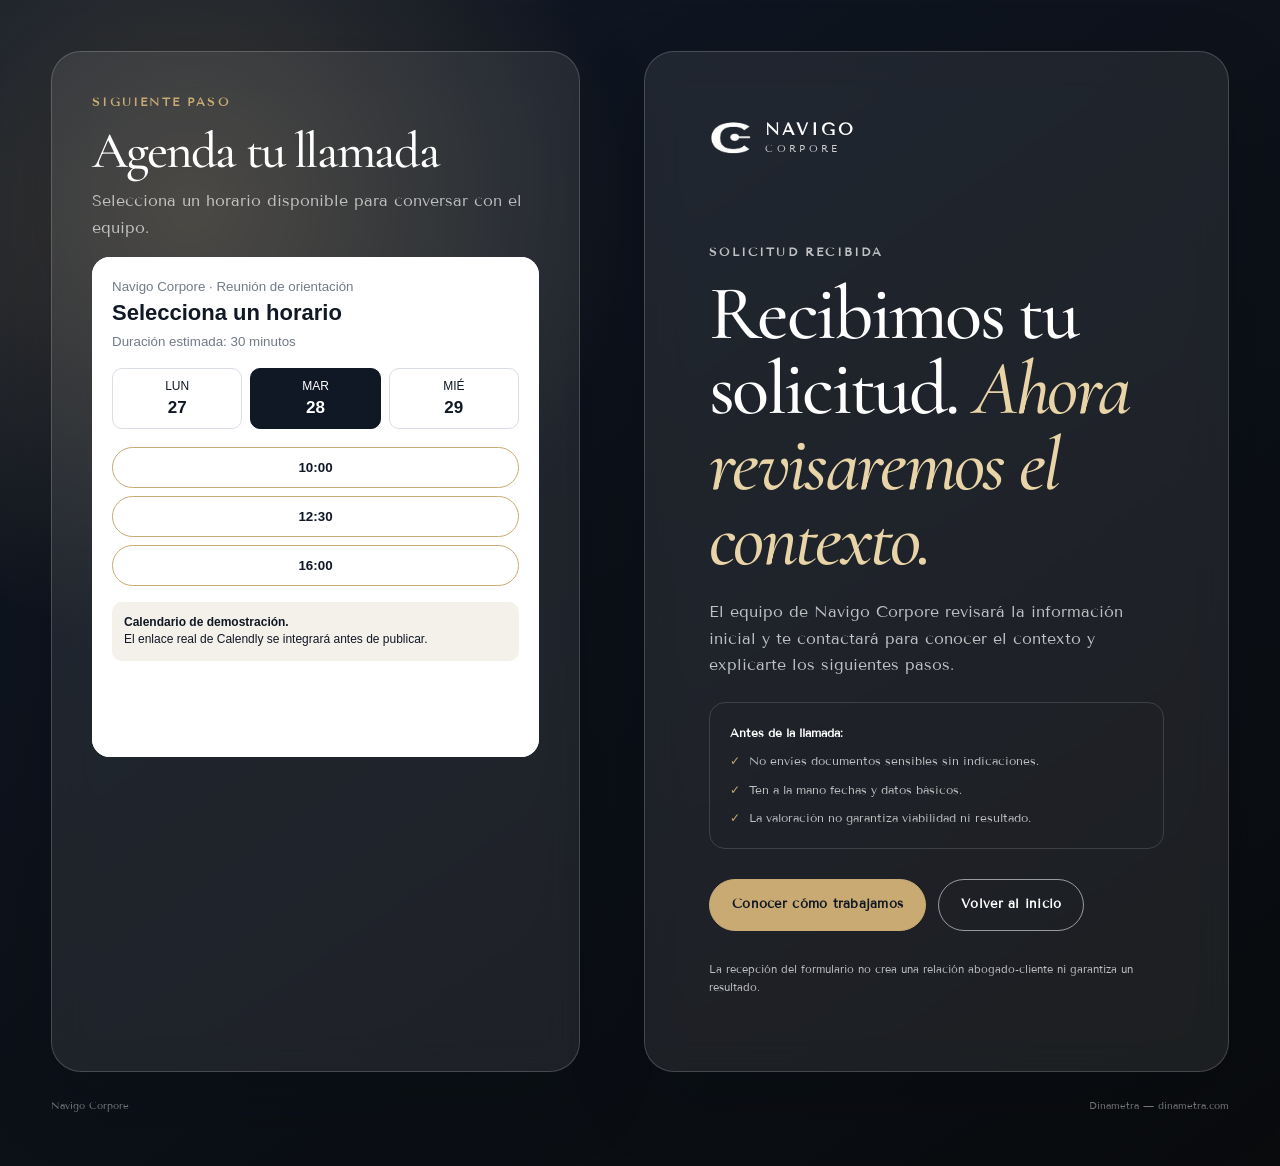
==== gracias.html @ dda7279f "Test-landing-Navigo-Corpore" ====
<!doctype html>
<html lang="es-MX">
<head>
  <meta charset="utf-8">
  <meta name="viewport" content="width=device-width, initial-scale=1, viewport-fit=cover">
  <title>Solicitud recibida | Navigo Corpore</title>
  <meta name="description" content="Tu solicitud fue recibida por Navigo Corpore.">
  <meta name="theme-color" content="#101826">
  <link rel="icon" href="assets/navigo-mark.png">
  <link rel="preconnect" href="https://fonts.googleapis.com">
  <link rel="preconnect" href="https://fonts.gstatic.com" crossorigin>
  <link href="https://fonts.googleapis.com/css2?family=Cormorant+Garamond:ital,wght@0,500;1,500&family=Tenor+Sans&display=swap" rel="stylesheet">
  <link rel="stylesheet" href="styles.css">
</head>
<body data-page="thanks" data-brand="navigo" data-brand-name="Navigo Corpore">
  <main class="thanks-page">
    <div class="thanks-shell">
      <section class="calendar-column" aria-labelledby="calendarTitle">
        <div class="calendar-header">
          <p class="eyebrow">Siguiente paso</p>
          <h2 id="calendarTitle">Agenda tu llamada</h2>
          <p>Selecciona un horario disponible para conversar con el equipo.</p>
        </div>

        <!-- PROTOTIPO. Reemplazar srcdoc por la URL real de Calendly cuando esté disponible. -->
        <iframe
          class="calendar-frame"
          title="Agenda una llamada con Navigo Corpore"
          loading="lazy"
          sandbox="allow-forms allow-scripts"
          srcdoc='<!doctype html><html lang="es"><head><meta charset="utf-8"><meta name="viewport" content="width=device-width,initial-scale=1"><style>
*{box-sizing:border-box}body{margin:0;padding:20px;font-family:Arial,sans-serif;color:#101826;background:#fff}small{color:#727b87}h3{margin:5px 0 6px;font-size:22px}.grid{display:grid;grid-template-columns:repeat(3,1fr);gap:8px;margin:18px 0}.day{padding:10px 4px;border:1px solid #d9dde4;border-radius:10px;text-align:center;font-size:12px}.day b{display:block;margin-top:5px;font-size:17px}.day.active{color:#fff;background:#101826;border-color:#101826}.times{display:grid;gap:8px}button{width:100%;padding:12px;border:1px solid #c8aa72;border-radius:999px;color:#101826;background:#fff;font-weight:700}.note{margin-top:16px;padding:12px;border-radius:10px;background:#f4f1ea;font-size:12px;line-height:1.45}@media(max-width:420px){body{padding:14px}.grid{gap:5px}.day{font-size:10px}}
</style></head><body><small>Navigo Corpore · Reunión de orientación</small><h3>Selecciona un horario</h3><small>Duración estimada: 30 minutos</small><div class="grid"><div class="day"><span>LUN</span><b>27</b></div><div class="day active"><span>MAR</span><b>28</b></div><div class="day"><span>MIÉ</span><b>29</b></div></div><div class="times"><button type="button">10:00</button><button type="button">12:30</button><button type="button">16:00</button></div><div class="note"><strong>Calendario de demostración.</strong><br>El enlace real de Calendly se integrará antes de publicar.</div></body></html>'>
        </iframe>
      </section>

      <section class="thanks-copy">
        <a class="brand brand-navigo" href="index.html" aria-label="Navigo Corpore, volver al inicio">
          <img src="assets/navigo-mark.png" alt="" width="46" height="46">
          <span><strong>NAVIGO</strong><small>CORPORE</small></span>
        </a>

        <p class="eyebrow">Solicitud recibida</p>
        <h1>Recibimos tu solicitud. <em>Ahora revisaremos el contexto.</em></h1>
        <p id="thanksMessage">El equipo de Navigo Corpore revisará la información inicial y te contactará para conocer el contexto y explicarte los siguientes pasos.</p>

        <div class="thanks-summary" id="thanksSummary" aria-live="polite"></div>

        <div class="thanks-next">
          <strong>Antes de la llamada:</strong>
          <span>No envíes documentos sensibles sin indicaciones.</span>
          <span>Ten a la mano fechas y datos básicos.</span>
          <span>La valoración no garantiza viabilidad ni resultado.</span>
        </div>

        <div class="thanks-actions">
          <a class="btn" href="index.html#proceso">Conocer cómo trabajamos</a>
          <a class="btn btn-ghost" href="index.html">Volver al inicio</a>
        </div>

        <p class="thanks-legal">La recepción del formulario no crea una relación abogado-cliente ni garantiza un resultado.</p>
      </section>
    </div>

    <footer class="thanks-footer">
      <span>Navigo Corpore</span>
      <a href="https://dinametra.com/" target="_blank" rel="noopener">Dinametra — dinametra.com</a>
    </footer>
  </main>

  <script src="script.js"></script>
</body>
</html>
---- styles.css ----
/* Navigo Corpore — landing B2C de conversión */
:root {
  --header-h: 116px;
  --shell: min(1180px, calc(100% - 32px));
  --radius: 26px;
  --radius-sm: 16px;
  --shadow: 0 28px 80px rgba(7, 10, 15, .20);
  --sans: "Tenor Sans", Arial, sans-serif;
  --serif: "Cormorant Garamond", Georgia, serif;
  --ease: cubic-bezier(.2, .75, .2, 1);
}

body[data-brand="navigo"] {
  --brand: #101826;
  --brand-2: #243247;
  --accent: #c8aa72;
  --accent-2: #e8d4a7;
  --paper: #f4f1ea;
  --surface: #ffffff;
  --ink: #121a27;
  --muted: #5f6875;
  --line: rgba(18, 26, 39, .16);
  --hero-filter: linear-gradient(90deg, rgba(8, 14, 24, .94) 0%, rgba(8, 14, 24, .78) 48%, rgba(8, 14, 24, .34) 100%);
  --particle: 200, 170, 114;
}



* { box-sizing: border-box; }
html {
  scroll-behavior: smooth;
  scroll-padding-top: calc(var(--header-h) + 16px);
}
body {
  margin: 0;
  color: var(--ink);
  background: var(--paper);
  font-family: var(--sans);
  line-height: 1.65;
  overflow-x: hidden;
}
body.modal-open { overflow: hidden; }
img { display: block; max-width: 100%; }
button, input, select, textarea { font: inherit; }
button, a { -webkit-tap-highlight-color: transparent; }
button { color: inherit; }
a { color: inherit; text-decoration: none; }
:focus-visible { outline: 3px solid var(--accent); outline-offset: 4px; }
::selection { color: white; background: var(--brand); }

.sr-only {
  position: absolute;
  width: 1px; height: 1px;
  padding: 0; margin: -1px;
  overflow: hidden;
  clip: rect(0, 0, 0, 0);
  white-space: nowrap;
  border: 0;
}
.skip-link {
  position: fixed;
  z-index: 1000;
  top: 10px; left: 10px;
  padding: 10px 14px;
  border-radius: 999px;
  background: white;
  transform: translateY(-180%);
  transition: transform .2s;
}
.skip-link:focus { transform: translateY(0); }

.shell { width: var(--shell); margin-inline: auto; }
.section { position: relative; padding: clamp(76px, 9vw, 136px) 0; }
.section-head { max-width: 780px; margin-bottom: clamp(38px, 6vw, 66px); }
.section-head.center { margin-inline: auto; text-align: center; }
.eyebrow {
  margin: 0 0 14px;
  color: var(--accent);
  font-size: .76rem;
  font-weight: 700;
  letter-spacing: .18em;
  text-transform: uppercase;
}
h1, h2, h3 {
  margin-top: 0;
  font-family: var(--serif);
  font-weight: 500;
  line-height: .98;
  letter-spacing: -.035em;
}
h1 { font-size: clamp(3.1rem, 8vw, 7rem); }
h2 { font-size: clamp(2.55rem, 5.4vw, 5rem); }
h3 { font-size: clamp(1.55rem, 2.7vw, 2.25rem); }
p { margin-top: 0; }
.lead { color: var(--muted); font-size: clamp(1.02rem, 1.4vw, 1.2rem); }

.btn {
  display: inline-flex;
  min-height: 52px;
  align-items: center;
  justify-content: center;
  gap: 10px;
  padding: 13px 22px;
  border: 1px solid var(--accent);
  border-radius: 999px;
  background: var(--accent);
  color: var(--brand);
  font-size: .82rem;
  font-weight: 700;
  letter-spacing: .02em;
  cursor: pointer;
  transition: transform .22s var(--ease), background .22s, color .22s, border-color .22s, box-shadow .22s;
}
.btn:hover {
  transform: translateY(-2px);
  color: white;
  background: var(--brand);
  border-color: var(--brand);
  box-shadow: 0 12px 28px rgba(0,0,0,.16);
}
.btn-ghost {
  color: white;
  background: transparent;
  border-color: rgba(255,255,255,.55);
}
.btn-ghost:hover { color: var(--brand); background: white; border-color: white; }
.btn-dark { color: white; background: var(--brand); border-color: var(--brand); }
.btn-dark:hover { color: var(--brand); background: var(--accent-2); border-color: var(--accent-2); }
.btn-small { min-height: 44px; padding: 10px 18px; font-size: .76rem; }
.btn-full { width: 100%; }

.site-particles {
  position: fixed;
  z-index: 0;
  inset: 0;
  width: 100%;
  height: 100%;
  pointer-events: none;
  opacity: .7;
}
.site-header, main, .site-footer, .floating-cta { position: relative; z-index: 1; }

.site-header {
  position: fixed;
  z-index: 100;
  inset: 0 0 auto;
  color: white;
  transition: background .28s, box-shadow .28s, backdrop-filter .28s;
}
.utility-bar {
  min-height: 34px;
  display: flex;
  align-items: center;
  background: rgba(0,0,0,.34);
  border-bottom: 1px solid rgba(255,255,255,.12);
  font-size: .67rem;
  letter-spacing: .09em;
  text-transform: uppercase;
}
.utility-inner {
  width: var(--shell);
  margin-inline: auto;
  display: flex;
  justify-content: space-between;
  gap: 24px;
}
.site-header.is-scrolled {
  background: color-mix(in srgb, var(--brand) 94%, transparent);
  box-shadow: 0 10px 34px rgba(0,0,0,.16);
  backdrop-filter: blur(18px);
}
.nav {
  width: var(--shell);
  min-height: 82px;
  margin-inline: auto;
  display: flex;
  align-items: center;
  justify-content: space-between;
  gap: 24px;
}
.brand {
  display: inline-flex;
  align-items: center;
  gap: 12px;
  min-width: 180px;
}
.brand-navigo img {
  width: 44px;
  height: 44px;
  object-fit: contain;
}
.brand-navigo span { display: grid; line-height: 1; }
.brand-navigo strong { font-size: 1.05rem; letter-spacing: .19em; }
.brand-navigo small { margin-top: 5px; font-size: .62rem; letter-spacing: .34em; opacity: .78; }
.brand-lk img { width: clamp(190px, 23vw, 260px); height: auto; }
.nav-links {
  display: flex;
  align-items: center;
  gap: clamp(14px, 2vw, 27px);
  font-size: .76rem;
}
.nav-links > a {
  position: relative;
  opacity: .88;
}
.nav-links > a::after {
  content: "";
  position: absolute;
  inset: auto 0 -7px;
  height: 1px;
  background: var(--accent);
  transform: scaleX(0);
  transform-origin: left;
  transition: transform .2s;
}
.nav-links > a:hover::after { transform: scaleX(1); }
.menu-toggle {
  display: none;
  width: 44px; height: 44px;
  padding: 11px;
  border: 1px solid rgba(255,255,255,.4);
  border-radius: 50%;
  background: transparent;
  cursor: pointer;
}
.menu-toggle span:not(.sr-only) {
  display: block;
  width: 100%;
  height: 1px;
  margin: 5px 0;
  background: white;
}

.hero {
  min-height: 100svh;
  display: grid;
  align-items: end;
  padding: calc(var(--header-h) + 54px) 0 clamp(72px, 9vw, 120px);
  color: white;
  background:
    var(--hero-filter),
    url("https://images.unsplash.com/photo-1450101499163-c8848c66ca85?auto=format&fit=crop&q=88&w=2000")
    center / cover no-repeat;
}
.hero::before {
  content: "";
  position: absolute;
  inset: 0;
  background:
    linear-gradient(rgba(255,255,255,.035) 1px, transparent 1px),
    linear-gradient(90deg, rgba(255,255,255,.035) 1px, transparent 1px);
  background-size: 70px 70px;
  mask-image: linear-gradient(to bottom, transparent, black 35%, black);
  pointer-events: none;
}
.hero-grid {
  position: relative;
  z-index: 1;
  display: grid;
  grid-template-columns: minmax(0, 1.1fr) minmax(290px, .62fr);
  gap: clamp(36px, 7vw, 100px);
  align-items: end;
}
.hero-copy { max-width: 790px; }
.hero h1 { max-width: 820px; margin-bottom: 24px; }
.hero h1 em { display: block; color: var(--accent-2); font-style: italic; }
.hero-lead {
  max-width: 710px;
  margin-bottom: 30px;
  color: rgba(255,255,255,.84);
  font-size: clamp(1rem, 1.7vw, 1.25rem);
}
.hero-actions { display: flex; flex-wrap: wrap; gap: 12px; }
.hero-proof {
  display: flex;
  flex-wrap: wrap;
  gap: 8px 18px;
  margin-top: 26px;
  color: rgba(255,255,255,.72);
  font-size: .74rem;
}
.hero-proof span { display: inline-flex; align-items: center; gap: 8px; }
.hero-proof span::before {
  content: "";
  width: 5px; height: 5px;
  border-radius: 50%;
  background: var(--accent);
}
.hero-card {
  padding: clamp(24px, 4vw, 42px);
  border: 1px solid rgba(255,255,255,.22);
  border-radius: var(--radius);
  background: rgba(255,255,255,.09);
  box-shadow: var(--shadow);
  backdrop-filter: blur(18px);
}
.hero-card-mark {
  display: grid;
  place-items: center;
  width: 70px; height: 70px;
  margin-bottom: 28px;
  border: 1px solid rgba(255,255,255,.36);
  border-radius: 50%;
}
.hero-card-mark img { width: 42px; max-height: 42px; object-fit: contain; }
.hero-card h2 { margin-bottom: 24px; font-size: clamp(2rem, 3.6vw, 3.2rem); }
.route-list { display: grid; gap: 14px; }
.route-list span {
  display: flex;
  align-items: center;
  gap: 12px;
  color: rgba(255,255,255,.82);
  font-size: .76rem;
}
.route-list span::before {
  content: attr(data-step);
  display: grid;
  place-items: center;
  width: 26px; height: 26px;
  flex: 0 0 26px;
  border-radius: 50%;
  color: var(--brand);
  background: var(--accent);
  font-size: .61rem;
  font-weight: 700;
}

.trust-marquee {
  overflow: hidden;
  color: white;
  background: var(--brand);
  border-top: 1px solid rgba(255,255,255,.10);
  border-bottom: 1px solid rgba(255,255,255,.10);
}
.marquee-track {
  display: flex;
  width: max-content;
  animation: marquee 28s linear infinite;
}
.marquee-group {
  display: flex;
  align-items: center;
  gap: 50px;
  padding: 18px 25px;
  white-space: nowrap;
  font-size: .72rem;
  letter-spacing: .08em;
  text-transform: uppercase;
}
.marquee-group span::before {
  content: "✦";
  margin-right: 14px;
  color: var(--accent);
}
@keyframes marquee { to { transform: translateX(-50%); } }

.context-grid {
  display: grid;
  grid-template-columns: minmax(0, .88fr) minmax(0, 1.12fr);
  gap: clamp(34px, 7vw, 96px);
  align-items: center;
}
.context-statement {
  position: sticky;
  top: calc(var(--header-h) + 32px);
}
.context-statement h2 { margin-bottom: 20px; }
.context-statement .lead { max-width: 560px; }
.insight-panel {
  display: grid;
  gap: 18px;
}
.insight-card {
  padding: clamp(24px, 4vw, 42px);
  border: 1px solid var(--line);
  border-radius: var(--radius);
  background: rgba(255,255,255,.72);
  transition: transform .25s var(--ease), box-shadow .25s, border-color .25s;
}
.insight-card:hover {
  transform: translateY(-5px);
  border-color: var(--accent);
  box-shadow: 0 20px 55px rgba(0,0,0,.10);
}
.insight-card strong {
  display: block;
  margin-bottom: 10px;
  font-family: var(--serif);
  font-size: clamp(1.65rem, 3vw, 2.5rem);
  line-height: 1.06;
}
.insight-card p { margin-bottom: 0; color: var(--muted); }

.services { color: white; background: var(--brand); }
.services .section-head p:last-child { color: rgba(255,255,255,.70); }
.services-grid {
  display: grid;
  grid-template-columns: repeat(12, 1fr);
  gap: 18px;
}
.service-card {
  position: relative;
  grid-column: span 6;
  min-height: 380px;
  display: flex;
  flex-direction: column;
  align-items: flex-start;
  padding: clamp(26px, 4vw, 46px);
  overflow: hidden;
  border: 1px solid rgba(255,255,255,.14);
  border-radius: var(--radius);
  color: white;
  background: linear-gradient(145deg, rgba(255,255,255,.10), rgba(255,255,255,.03));
  text-align: left;
  cursor: pointer;
  transition: transform .28s var(--ease), border-color .28s, background .28s;
}
.service-card:last-child {
  grid-column: 3 / span 8;
  min-height: 260px;
}
.service-card::after {
  content: "";
  position: absolute;
  width: 220px; height: 220px;
  right: -80px; bottom: -100px;
  border: 1px solid rgba(255,255,255,.16);
  border-radius: 50%;
  transition: transform .5s var(--ease), background .5s;
}
.service-card:hover {
  transform: translateY(-7px);
  border-color: var(--accent);
  background: linear-gradient(145deg, rgba(255,255,255,.14), rgba(255,255,255,.05));
}
.service-card:hover::after { transform: scale(1.35); background: rgba(255,255,255,.03); }
.service-index {
  margin-bottom: auto;
  color: var(--accent-2);
  font-size: .7rem;
  letter-spacing: .18em;
}
.service-card h3 { max-width: 470px; margin-bottom: 15px; }
.service-card p { max-width: 570px; margin-bottom: 24px; color: rgba(255,255,255,.72); }
.service-link { color: var(--accent-2); font-size: .72rem; letter-spacing: .08em; text-transform: uppercase; }

.process-grid {
  display: grid;
  grid-template-columns: repeat(4, 1fr);
  gap: 18px;
}
.process-step {
  position: relative;
  min-height: 290px;
  padding: 28px;
  border-top: 1px solid var(--brand);
  background: rgba(255,255,255,.55);
}
.process-step::before {
  content: attr(data-step);
  display: inline-grid;
  place-items: center;
  width: 42px; height: 42px;
  margin-bottom: 54px;
  border-radius: 50%;
  color: white;
  background: var(--brand);
  font-size: .67rem;
}
.process-step h3 { margin-bottom: 13px; font-size: 1.65rem; }
.process-step p { color: var(--muted); font-size: .88rem; }
.process-disclaimer {
  max-width: 900px;
  margin: 30px auto 0;
  color: var(--muted);
  text-align: center;
  font-size: .76rem;
}

.why { background: var(--surface); }
.why-grid {
  display: grid;
  grid-template-columns: minmax(0, .85fr) minmax(0, 1.15fr);
  gap: clamp(34px, 7vw, 90px);
  align-items: start;
}
.why-list { display: grid; gap: 0; border-top: 1px solid var(--line); }
.why-item {
  display: grid;
  grid-template-columns: 58px 1fr;
  gap: 20px;
  padding: 28px 0;
  border-bottom: 1px solid var(--line);
}
.why-number {
  color: var(--accent);
  font-family: var(--serif);
  font-size: 2.1rem;
  line-height: 1;
}
.why-item h3 { margin-bottom: 8px; font-size: 1.65rem; }
.why-item p { margin-bottom: 0; color: var(--muted); }

.proof-section { overflow: hidden; }
.proof-top {
  display: flex;
  align-items: end;
  justify-content: space-between;
  gap: 28px;
  margin-bottom: 36px;
}
.rail-controls { display: flex; gap: 8px; }
.rail-button {
  display: grid;
  place-items: center;
  width: 46px; height: 46px;
  border: 1px solid var(--line);
  border-radius: 50%;
  background: transparent;
  cursor: pointer;
  transition: background .2s, color .2s, transform .2s;
}
.rail-button:hover { color: white; background: var(--brand); transform: translateY(-2px); }
.proof-rail {
  display: grid;
  grid-auto-flow: column;
  grid-auto-columns: minmax(300px, 42%);
  gap: 18px;
  overflow-x: auto;
  scroll-snap-type: x mandatory;
  scrollbar-width: none;
  padding-bottom: 8px;
}
.proof-rail::-webkit-scrollbar { display: none; }
.proof-card {
  min-height: 300px;
  display: flex;
  flex-direction: column;
  padding: 34px;
  border: 1px solid var(--line);
  border-radius: var(--radius);
  background: white;
  scroll-snap-align: start;
}
.proof-card .proof-label {
  margin-bottom: auto;
  color: var(--accent);
  font-size: .68rem;
  letter-spacing: .14em;
  text-transform: uppercase;
}
.proof-card h3 { margin: 34px 0 12px; }
.proof-card p { margin-bottom: 0; color: var(--muted); }

.faq { color: white; background: var(--brand); }
.faq-grid {
  display: grid;
  grid-template-columns: minmax(0, .72fr) minmax(0, 1.28fr);
  gap: clamp(34px, 7vw, 90px);
  align-items: start;
}
.faq .lead { color: rgba(255,255,255,.68); }
.faq-list { border-top: 1px solid rgba(255,255,255,.22); }
.faq-item { border-bottom: 1px solid rgba(255,255,255,.22); }
.faq-item button {
  width: 100%;
  display: grid;
  grid-template-columns: 1fr 36px;
  gap: 24px;
  align-items: center;
  padding: 24px 0;
  border: 0;
  color: white;
  background: transparent;
  text-align: left;
  cursor: pointer;
}
.faq-item button span:first-child { font-family: var(--serif); font-size: clamp(1.35rem, 2vw, 1.75rem); }
.faq-icon {
  display: grid;
  place-items: center;
  width: 32px; height: 32px;
  border: 1px solid rgba(255,255,255,.34);
  border-radius: 50%;
  transition: transform .25s var(--ease);
}
.faq-answer {
  display: grid;
  grid-template-rows: 0fr;
  transition: grid-template-rows .3s var(--ease);
}
.faq-answer > div { overflow: hidden; }
.faq-answer p { max-width: 690px; padding: 0 48px 0 0; color: rgba(255,255,255,.70); }
.faq-item.is-open .faq-answer { grid-template-rows: 1fr; }
.faq-item.is-open .faq-answer p { padding-bottom: 24px; }
.faq-item.is-open .faq-icon { transform: rotate(45deg); }

.form-section { background: var(--paper); }
.form-shell {
  display: grid;
  grid-template-columns: minmax(0, .78fr) minmax(420px, 1.22fr);
  gap: clamp(34px, 7vw, 86px);
  align-items: start;
  padding: clamp(28px, 5vw, 70px);
  border: 1px solid var(--line);
  border-radius: calc(var(--radius) + 8px);
  background: white;
  box-shadow: var(--shadow);
}
.form-copy { position: sticky; top: calc(var(--header-h) + 28px); }
.form-copy h2 { margin-bottom: 20px; }
.form-microproof {
  display: grid;
  gap: 10px;
  margin-top: 28px;
  color: var(--muted);
  font-size: .78rem;
}
.form-microproof span::before { content: "✓"; margin-right: 10px; color: var(--accent); font-weight: 700; }

.lead-form { display: grid; gap: 18px; }
.form-grid { display: grid; grid-template-columns: 1fr 1fr; gap: 16px; }
.field { display: grid; gap: 8px; }
.field.full { grid-column: 1 / -1; }
label { font-size: .72rem; font-weight: 700; letter-spacing: .04em; }
input, select, textarea {
  width: 100%;
  border: 1px solid var(--line);
  border-radius: 13px;
  color: var(--ink);
  background: var(--paper);
  transition: border-color .2s, box-shadow .2s, background .2s;
}
input, select { min-height: 52px; padding: 11px 13px; }
textarea { min-height: 118px; padding: 13px; resize: vertical; }
input:focus, select:focus, textarea:focus {
  border-color: var(--accent);
  background: white;
  box-shadow: 0 0 0 4px color-mix(in srgb, var(--accent) 18%, transparent);
  outline: 0;
}
.checkbox {
  display: grid;
  grid-template-columns: 18px 1fr;
  gap: 11px;
  align-items: start;
  color: var(--muted);
  font-size: .7rem;
  font-weight: 400;
}
.checkbox input { width: 18px; min-height: 18px; margin: 2px 0 0; }
.checkbox a { text-decoration: underline; }
.form-note { margin: 0; color: var(--muted); font-size: .68rem; }

.site-footer { color: white; background: #0c0d0e; }
.footer-main {
  display: grid;
  grid-template-columns: minmax(0, 1fr) minmax(250px, .55fr);
  gap: 50px;
  padding: 70px 0 44px;
}
.footer-brand { max-width: 620px; }
.footer-brand .brand { margin-bottom: 24px; }
.footer-brand p { color: rgba(255,255,255,.58); }
.footer-links {
  display: grid;
  grid-template-columns: 1fr 1fr;
  gap: 13px 26px;
  align-content: start;
  font-size: .74rem;
}
.footer-links a:hover { color: var(--accent-2); }
.privacy-note {
  margin-top: 24px;
  padding: 18px;
  border: 1px solid rgba(255,255,255,.14);
  border-radius: var(--radius-sm);
  color: rgba(255,255,255,.58);
  font-size: .68rem;
}
.footer-bottom {
  display: flex;
  flex-wrap: wrap;
  justify-content: space-between;
  gap: 16px;
  padding: 18px 0 24px;
  border-top: 1px solid rgba(255,255,255,.12);
  color: rgba(255,255,255,.50);
  font-size: .66rem;
}
.footer-bottom a:hover { color: white; }

.floating-cta {
  position: fixed;
  z-index: 90;
  right: 20px;
  bottom: 20px;
  display: inline-flex;
  align-items: center;
  gap: 10px;
  min-height: 52px;
  padding: 12px 18px;
  border: 1px solid rgba(255,255,255,.24);
  border-radius: 999px;
  color: white;
  background: var(--brand);
  box-shadow: 0 16px 40px rgba(0,0,0,.24);
  font-size: .72rem;
  cursor: pointer;
}
.floating-cta::before {
  content: "";
  width: 10px; height: 10px;
  border-radius: 50%;
  background: var(--accent);
  box-shadow: 0 0 0 0 color-mix(in srgb, var(--accent) 55%, transparent);
  animation: pulse 2s infinite;
}
@keyframes pulse {
  70% { box-shadow: 0 0 0 13px transparent; }
  100% { box-shadow: 0 0 0 0 transparent; }
}

.modal {
  position: fixed;
  z-index: 500;
  inset: 0;
  display: grid;
  place-items: center;
  padding: 16px;
  visibility: hidden;
  opacity: 0;
  transition: opacity .2s, visibility .2s;
}
.modal.is-open { visibility: visible; opacity: 1; }
.modal-backdrop { position: absolute; inset: 0; border: 0; background: rgba(5,7,9,.76); backdrop-filter: blur(8px); }
.modal-dialog {
  position: relative;
  width: min(690px, 100%);
  max-height: min(860px, calc(100svh - 32px));
  overflow-y: auto;
  padding: clamp(24px, 4vw, 46px);
  border: 1px solid rgba(255,255,255,.16);
  border-radius: var(--radius);
  background: white;
  box-shadow: 0 35px 120px rgba(0,0,0,.40);
  transform: translateY(18px) scale(.98);
  transition: transform .25s var(--ease);
}
.modal.is-open .modal-dialog { transform: translateY(0) scale(1); }
.modal-close {
  position: absolute;
  top: 15px; right: 15px;
  display: grid;
  place-items: center;
  width: 42px; height: 42px;
  border: 1px solid var(--line);
  border-radius: 50%;
  background: transparent;
  font-size: 1.3rem;
  cursor: pointer;
}
.modal-head { padding-right: 40px; margin-bottom: 28px; }
.modal-head h2 { margin-bottom: 12px; font-size: clamp(2.3rem, 5vw, 3.8rem); }
.modal-head p { color: var(--muted); }

.reveal {
  opacity: 0;
  transform: translateY(28px);
  transition: opacity .75s var(--ease), transform .75s var(--ease);
}
.reveal.is-visible { opacity: 1; transform: none; }

.custom-cursor-ring,
.custom-cursor-dot {
  position: fixed;
  z-index: 10000;
  top: 0; left: 0;
  border-radius: 50%;
  pointer-events: none;
  opacity: 0;
  transition: width .18s, height .18s, opacity .18s, background .18s, border-color .18s;
}
.custom-cursor-ring {
  width: 34px; height: 34px;
  border: 1px solid var(--accent);
}
.custom-cursor-dot {
  width: 5px; height: 5px;
  background: var(--accent);
}
.custom-cursor-ring.is-visible,
.custom-cursor-dot.is-visible { opacity: 1; }
.custom-cursor-ring.is-active { width: 52px; height: 52px; background: color-mix(in srgb, var(--accent) 12%, transparent); }
.custom-cursor-dot.is-active { width: 2px; height: 2px; }

.thanks-page {
  min-height: 100svh;
  display: grid;
  place-items: center;
  padding: 24px;
  color: white;
  background:
    radial-gradient(circle at 15% 18%, color-mix(in srgb, var(--accent) 35%, transparent), transparent 30%),
    linear-gradient(145deg, var(--brand), #090b0d);
}
.thanks-card {
  width: min(920px, 100%);
  padding: clamp(28px, 7vw, 86px);
  border: 1px solid rgba(255,255,255,.18);
  border-radius: 34px;
  background: rgba(255,255,255,.08);
  box-shadow: var(--shadow);
  backdrop-filter: blur(20px);
}
.thanks-card .brand { margin-bottom: clamp(50px, 8vw, 90px); }
.thanks-card h1 { max-width: 760px; margin-bottom: 22px; }
.thanks-card h1 em { color: var(--accent-2); font-style: italic; }
.thanks-card > p { max-width: 700px; color: rgba(255,255,255,.72); }
.thanks-summary {
  display: grid;
  gap: 8px;
  margin: 28px 0;
  padding: 20px;
  border-left: 3px solid var(--accent);
  background: rgba(255,255,255,.07);
  font-size: .8rem;
}
.thanks-summary:empty { display: none; }
.thanks-actions { display: flex; flex-wrap: wrap; gap: 12px; margin-top: 30px; }
.thanks-legal { margin-top: 30px; font-size: .68rem; }
.thanks-footer {
  position: fixed;
  inset: auto 24px 18px;
  display: flex;
  justify-content: space-between;
  gap: 18px;
  color: rgba(255,255,255,.48);
  font-size: .64rem;
}

@media (max-width: 980px) {
  :root { --header-h: 82px; }
  .utility-bar { display: none; }
  .nav { min-height: 82px; }
  .menu-toggle { display: block; }
  .nav-links {
    position: absolute;
    top: 72px;
    right: 16px;
    width: min(340px, calc(100vw - 32px));
    display: grid;
    gap: 0;
    padding: 16px;
    border: 1px solid rgba(255,255,255,.16);
    border-radius: 20px;
    background: color-mix(in srgb, var(--brand) 96%, transparent);
    box-shadow: var(--shadow);
    visibility: hidden;
    opacity: 0;
    transform: translateY(-10px);
    transition: opacity .2s, transform .2s, visibility .2s;
  }
  .nav-links.is-open { visibility: visible; opacity: 1; transform: none; }
  .nav-links > a { padding: 13px 8px; border-bottom: 1px solid rgba(255,255,255,.10); }
  .nav-links .btn { margin-top: 12px; }
  .hero-grid, .context-grid, .why-grid, .faq-grid, .form-shell, .footer-main { grid-template-columns: 1fr; }
  .hero { align-items: center; }
  .hero-card { max-width: 680px; }
  .context-statement, .form-copy { position: static; }
  .process-grid { grid-template-columns: 1fr 1fr; }
  .proof-rail { grid-auto-columns: minmax(290px, 72%); }
}

@media (max-width: 680px) {
  .shell { width: min(100% - 24px, 1180px); }
  .section { padding: 70px 0; }
  .brand-lk img { width: 190px; }
  .hero { min-height: auto; padding-top: 130px; }
  .hero-grid { gap: 32px; }
  .hero h1 { font-size: clamp(3rem, 15vw, 5rem); }
  .hero-actions .btn { width: 100%; }
  .hero-card { padding: 24px; }
  .marquee-group { gap: 26px; }
  .services-grid { display: grid; grid-template-columns: 1fr; }
  .service-card, .service-card:last-child { grid-column: auto; min-height: 310px; }
  .process-grid { grid-template-columns: 1fr; }
  .process-step { min-height: 230px; }
  .process-step::before { margin-bottom: 30px; }
  .proof-top { align-items: start; flex-direction: column; }
  .proof-rail { grid-auto-columns: 86%; }
  .form-shell { padding: 22px; }
  .form-grid { grid-template-columns: 1fr; }
  .field.full { grid-column: auto; }
  .footer-links { grid-template-columns: 1fr; }
  .floating-cta { right: 12px; bottom: 12px; }
  .floating-cta span { display: none; }
  .floating-cta { width: 54px; justify-content: center; padding: 0; }
  .thanks-footer { position: static; margin-top: 26px; flex-direction: column; }
}

@media (prefers-reduced-motion: reduce) {
  html { scroll-behavior: auto; }
  *, *::before, *::after {
    animation-duration: .01ms !important;
    animation-iteration-count: 1 !important;
    transition-duration: .01ms !important;
  }
  .reveal { opacity: 1; transform: none; }
  .site-particles { display: none; }
}


/* =========================================================
   AJUSTES FINALES NAVIGO — MOBILE, FLOATING, WA Y THANK YOU
   ========================================================= */
html,
body {
  width: 100%;
  max-width: 100%;
  overflow-x: clip;
}

*,
*::before,
*::after {
  box-sizing: border-box;
}

img,
svg,
video,
iframe,
canvas {
  max-width: 100%;
}

.shell,
.hero-grid > *,
.context-grid > *,
.why-grid > *,
.faq-grid > *,
.form-shell > *,
.footer-main > *,
.field,
.lead-form,
.form-grid {
  min-width: 0;
}

h1,
h2,
h3,
p,
a,
button,
label,
span {
  overflow-wrap: anywhere;
}

select,
input,
textarea {
  max-width: 100%;
  min-width: 0;
}

input::placeholder,
textarea::placeholder {
  color: #7b838d;
  opacity: 1;
}

select:invalid {
  color: #7b838d;
}

.field-error {
  min-height: 1em;
  color: #a93636;
  font-size: .68rem;
}

.field-helper {
  color: var(--muted);
  font-size: .66rem;
}

.field.has-error input,
.field.has-error select,
.field.has-error textarea {
  border-color: #a93636;
  box-shadow: 0 0 0 3px rgba(169, 54, 54, .12);
}

/* CTAs y tarjetas: espacio extra para que el floating nunca se corte */
.insight-panel,
.services-grid,
.process-grid,
.proof-rail {
  padding-block: 20px 28px;
}

.services-grid,
.process-grid,
.proof-rail {
  gap: 34px 18px;
}

.service-card-wide {
  grid-column: 3 / span 8;
  min-height: 280px;
}

/* Floating notorio con desfases */
.float-card {
  will-change: transform;
  animation: navigoFloat 4.8s ease-in-out infinite;
}

.float-slow {
  animation-duration: 5.8s;
}

.float-a {
  animation-duration: 4.8s;
  animation-delay: 0s;
}

.float-b {
  animation-duration: 5.4s;
  animation-delay: -.9s;
}

.float-c {
  animation-duration: 4.6s;
  animation-delay: -1.6s;
}

.float-d {
  animation-duration: 5.1s;
  animation-delay: -2.4s;
}

@keyframes navigoFloat {
  0%,
  100% {
    transform: translate3d(0, -9px, 0) rotate(-.25deg);
    filter: drop-shadow(0 14px 18px rgba(0, 0, 0, .08));
  }

  50% {
    transform: translate3d(0, 9px, 0) rotate(.25deg);
    filter: drop-shadow(0 28px 26px rgba(0, 0, 0, .14));
  }
}

.float-card:hover {
  animation-play-state: paused;
  transform: translate3d(0, -13px, 0) scale(1.015);
}

/* Botón fijo de WhatsApp */
.whatsapp-fab {
  position: fixed;
  z-index: 90;
  right: max(18px, env(safe-area-inset-right));
  bottom: max(18px, env(safe-area-inset-bottom));
  width: 62px;
  height: 62px;
  display: grid;
  place-items: center;
  border: 3px solid #fff;
  border-radius: 50%;
  color: #fff;
  background: #25d366;
  box-shadow: 0 18px 42px rgba(0, 0, 0, .25);
  transition: transform .2s, box-shadow .2s;
}

.whatsapp-fab::before {
  content: "";
  position: absolute;
  inset: 0;
  border-radius: inherit;
  box-shadow: 0 0 0 0 rgba(37, 211, 102, .55);
  animation: whatsappPulse 2s infinite;
}

.whatsapp-fab::after {
  content: attr(data-tooltip);
  position: absolute;
  right: 74px;
  width: max-content;
  max-width: 190px;
  padding: 9px 12px;
  border-radius: 9px;
  color: #fff;
  background: var(--brand);
  font-size: .68rem;
  opacity: 0;
  transform: translateX(8px);
  pointer-events: none;
  transition: opacity .2s, transform .2s;
}

.whatsapp-fab:hover {
  transform: translateY(-4px) scale(1.04);
  box-shadow: 0 22px 48px rgba(0, 0, 0, .30);
}

.whatsapp-fab:hover::after {
  opacity: 1;
  transform: none;
}

.whatsapp-fab svg {
  width: 33px;
  height: 33px;
  fill: currentColor;
}

@keyframes whatsappPulse {
  70% {
    box-shadow: 0 0 0 14px rgba(37, 211, 102, 0);
  }

  100% {
    box-shadow: 0 0 0 0 rgba(37, 211, 102, 0);
  }
}

/* Thank you page: dos columnas */
.thanks-page {
  min-height: 100svh;
  display: grid;
  align-content: center;
  padding: clamp(20px, 4vw, 54px);
  color: #fff;
  background:
    radial-gradient(circle at 15% 18%, rgba(200, 170, 114, .25), transparent 30%),
    linear-gradient(145deg, var(--brand), #090b0d);
}

.thanks-shell {
  width: min(1220px, 100%);
  margin-inline: auto;
  display: grid;
  grid-template-columns: minmax(360px, .95fr) minmax(0, 1.05fr);
  gap: clamp(28px, 5vw, 70px);
  align-items: stretch;
}

.calendar-column,
.thanks-copy {
  min-width: 0;
  border: 1px solid rgba(255, 255, 255, .18);
  border-radius: 30px;
  background: rgba(255, 255, 255, .08);
  box-shadow: var(--shadow);
  backdrop-filter: blur(18px);
}

.calendar-column {
  display: grid;
  grid-template-rows: auto minmax(480px, 1fr);
  padding: clamp(22px, 3.5vw, 40px);
}

.calendar-header h2 {
  margin-bottom: 12px;
  font-size: clamp(2.2rem, 4vw, 3.8rem);
}

.calendar-header p:last-child {
  color: rgba(255, 255, 255, .68);
}

.calendar-frame {
  width: 100%;
  min-height: 500px;
  border: 0;
  border-radius: 18px;
  background: #fff;
}

.thanks-copy {
  padding: clamp(28px, 5vw, 64px);
}

.thanks-copy .brand {
  margin-bottom: clamp(48px, 7vw, 82px);
}

.thanks-copy h1 {
  margin-bottom: 22px;
  font-size: clamp(3rem, 6vw, 5.8rem);
}

.thanks-copy h1 em {
  color: var(--accent-2);
  font-style: italic;
}

.thanks-copy > p {
  color: rgba(255, 255, 255, .72);
}

.thanks-next {
  display: grid;
  gap: 8px;
  margin-top: 24px;
  padding: 20px;
  border: 1px solid rgba(255, 255, 255, .14);
  border-radius: var(--radius-sm);
  color: rgba(255, 255, 255, .72);
  font-size: .76rem;
}

.thanks-next strong {
  color: #fff;
}

.thanks-next span::before {
  content: "✓";
  margin-right: 9px;
  color: var(--accent);
}

.thanks-footer {
  position: static;
  width: min(1220px, 100%);
  margin: 26px auto 0;
  display: flex;
  justify-content: space-between;
  gap: 18px;
  color: rgba(255, 255, 255, .48);
  font-size: .64rem;
}

/* Mantener reveal sin pelear con el transform del floating */
.reveal.float-card {
  opacity: 0;
}

.reveal.float-card.is-visible {
  opacity: 1;
}

@media (max-width: 1080px) {
  .nav-links {
    max-height: calc(100svh - 92px);
    overflow-y: auto;
  }

  .thanks-shell {
    grid-template-columns: minmax(0, 1fr);
  }

  .calendar-column {
    order: 1;
  }

  .thanks-copy {
    order: 2;
  }
}

@media (max-width: 680px) {
  :root {
    --shell: min(100% - 24px, 1180px);
  }

  html {
    scroll-padding-top: 92px;
  }

  .section {
    padding: 72px 0;
  }

  .hero {
    min-height: auto;
    padding-top: 126px;
    padding-bottom: 72px;
    background-position: 62% center;
  }

  .hero-grid {
    gap: 42px;
  }

  .hero h1 {
    font-size: clamp(2.85rem, 14vw, 4.8rem);
    line-height: .98;
  }

  .hero-actions {
    display: grid;
    grid-template-columns: minmax(0, 1fr);
  }

  .hero-actions .btn {
    width: 100%;
  }

  .hero-proof {
    display: grid;
    gap: 10px;
  }

  .services-grid {
    grid-template-columns: minmax(0, 1fr);
    gap: 34px;
  }

  .service-card,
  .service-card-wide {
    grid-column: auto;
    width: 100%;
    min-height: 330px;
  }

  .process-grid {
    grid-template-columns: minmax(0, 1fr);
    gap: 34px;
  }

  .proof-rail {
    grid-auto-columns: 88%;
    gap: 28px;
    overscroll-behavior-inline: contain;
  }

  .faq-item button {
    grid-template-columns: minmax(0, 1fr) 32px;
    gap: 14px;
  }

  .faq-answer p {
    padding-right: 0;
  }

  .form-shell {
    padding: 22px;
    border-radius: 24px;
  }

  .form-grid {
    grid-template-columns: minmax(0, 1fr);
  }

  .field.full {
    grid-column: auto;
  }

  input,
  select,
  textarea {
    font-size: 16px;
  }

  .footer-links {
    grid-template-columns: minmax(0, 1fr);
  }

  .whatsapp-fab {
    right: max(12px, env(safe-area-inset-right));
    bottom: max(12px, env(safe-area-inset-bottom));
    width: 56px;
    height: 56px;
  }

  .whatsapp-fab::after {
    display: none;
  }

  .whatsapp-fab svg {
    width: 30px;
    height: 30px;
  }

  .float-card {
    animation-name: navigoFloatMobile;
  }

  @keyframes navigoFloatMobile {
    0%,
    100% {
      transform: translate3d(0, -5px, 0);
      filter: drop-shadow(0 10px 14px rgba(0, 0, 0, .07));
    }

    50% {
      transform: translate3d(0, 5px, 0);
      filter: drop-shadow(0 20px 20px rgba(0, 0, 0, .11));
    }
  }

  .thanks-page {
    padding: 16px 12px calc(18px + env(safe-area-inset-bottom));
    align-content: start;
  }

  .thanks-shell {
    gap: 18px;
  }

  .calendar-column,
  .thanks-copy {
    border-radius: 22px;
  }

  .calendar-column {
    grid-template-rows: auto minmax(440px, 1fr);
    padding: 20px;
  }

  .calendar-frame {
    min-height: 450px;
  }

  .thanks-copy {
    padding: 24px;
  }

  .thanks-copy h1 {
    font-size: clamp(2.8rem, 14vw, 4.4rem);
  }

  .thanks-actions {
    display: grid;
    grid-template-columns: minmax(0, 1fr);
  }

  .thanks-actions .btn {
    width: 100%;
  }

  .thanks-footer {
    flex-direction: column;
    margin-top: 20px;
    padding-inline: 8px;
  }
}

@media (max-width: 380px) {
  :root {
    --shell: min(100% - 18px, 1180px);
  }

  .nav {
    gap: 10px;
  }

  .brand {
    gap: 8px;
    min-width: 0;
  }

  .brand-navigo img {
    width: 38px;
    height: 38px;
  }

  .brand-navigo strong {
    font-size: .82rem;
    letter-spacing: .15em;
  }

  .brand-navigo small {
    font-size: .51rem;
    letter-spacing: .25em;
  }

  .hero h1 {
    font-size: clamp(2.55rem, 13.5vw, 3.7rem);
  }

  .hero-card,
  .form-shell,
  .thanks-copy,
  .calendar-column {
    padding-inline: 18px;
  }

  .service-card,
  .proof-card,
  .process-step,
  .insight-card {
    padding: 22px;
  }
}

@media (prefers-reduced-motion: reduce) {
  .float-card {
    transform: none !important;
    filter: none !important;
    animation: none !important;
  }
}
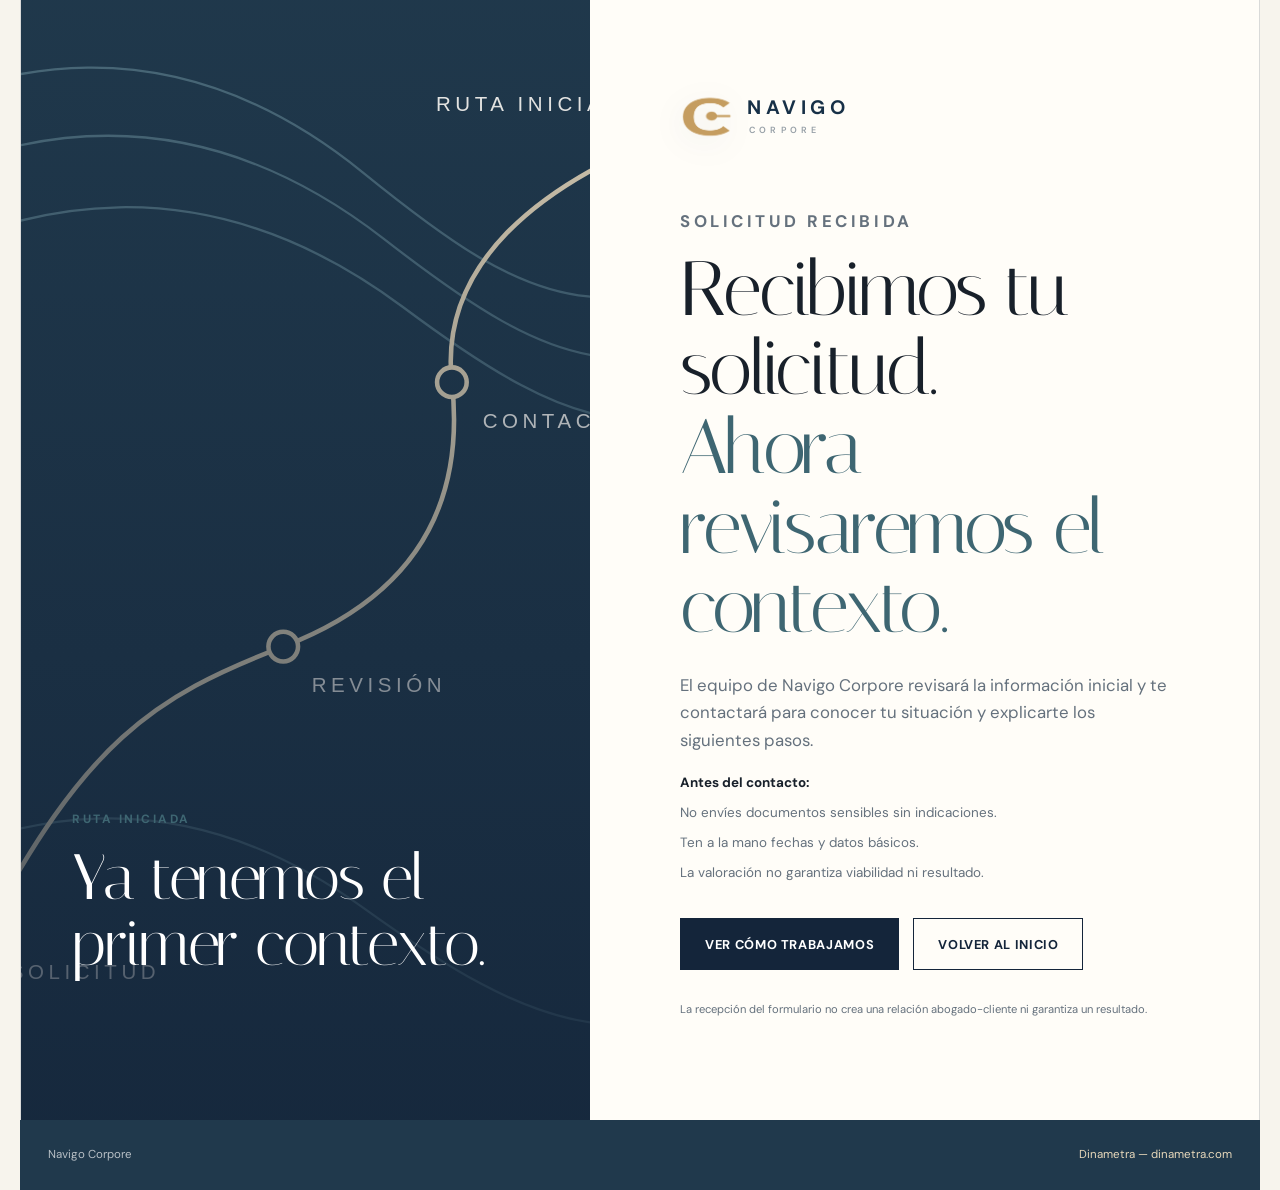
==== commit 55ac6e0b: "Test-landing-Navigo-Corpore" ====
--- a/gracias.html
+++ b/gracias.html
@@ -5,56 +5,48 @@
   <meta name="viewport" content="width=device-width, initial-scale=1, viewport-fit=cover">
   <title>Solicitud recibida | Navigo Corpore</title>
   <meta name="description" content="Tu solicitud fue recibida por Navigo Corpore.">
-  <meta name="theme-color" content="#101826">
+  <meta name="theme-color" content="#14253a">
   <link rel="icon" href="assets/navigo-mark.png">
   <link rel="preconnect" href="https://fonts.googleapis.com">
   <link rel="preconnect" href="https://fonts.gstatic.com" crossorigin>
-  <link href="https://fonts.googleapis.com/css2?family=Cormorant+Garamond:ital,wght@0,500;1,500&family=Tenor+Sans&display=swap" rel="stylesheet">
-  <link rel="stylesheet" href="styles.css">
+  <link href="https://fonts.googleapis.com/css2?family=DM+Sans:wght@400;500;600;700&family=Italiana&display=swap" rel="stylesheet">
+  <link rel="stylesheet" href="styles.css?v=4.0.0">
 </head>
-<body data-page="thanks" data-brand="navigo" data-brand-name="Navigo Corpore">
+<body data-page="thanks" data-brand="navigo">
   <main class="thanks-page">
     <div class="thanks-shell">
-      <section class="calendar-column" aria-labelledby="calendarTitle">
-        <div class="calendar-header">
-          <p class="eyebrow">Siguiente paso</p>
-          <h2 id="calendarTitle">Agenda tu llamada</h2>
-          <p>Selecciona un horario disponible para conversar con el equipo.</p>
+      <section class="thanks-visual" aria-label="Confirmación visual">
+        <img src="assets/thanks-routes.svg" alt="Rutas lineales que convergen en un punto de llegada">
+        <div class="thanks-visual-copy">
+          <p class="eyebrow">Ruta iniciada</p>
+          <h2>Ya tenemos el primer contexto.</h2>
         </div>
-
-        <!-- PROTOTIPO. Reemplazar srcdoc por la URL real de Calendly cuando esté disponible. -->
-        <iframe
-          class="calendar-frame"
-          title="Agenda una llamada con Navigo Corpore"
-          loading="lazy"
-          sandbox="allow-forms allow-scripts"
-          srcdoc='<!doctype html><html lang="es"><head><meta charset="utf-8"><meta name="viewport" content="width=device-width,initial-scale=1"><style>
-*{box-sizing:border-box}body{margin:0;padding:20px;font-family:Arial,sans-serif;color:#101826;background:#fff}small{color:#727b87}h3{margin:5px 0 6px;font-size:22px}.grid{display:grid;grid-template-columns:repeat(3,1fr);gap:8px;margin:18px 0}.day{padding:10px 4px;border:1px solid #d9dde4;border-radius:10px;text-align:center;font-size:12px}.day b{display:block;margin-top:5px;font-size:17px}.day.active{color:#fff;background:#101826;border-color:#101826}.times{display:grid;gap:8px}button{width:100%;padding:12px;border:1px solid #c8aa72;border-radius:999px;color:#101826;background:#fff;font-weight:700}.note{margin-top:16px;padding:12px;border-radius:10px;background:#f4f1ea;font-size:12px;line-height:1.45}@media(max-width:420px){body{padding:14px}.grid{gap:5px}.day{font-size:10px}}
-</style></head><body><small>Navigo Corpore · Reunión de orientación</small><h3>Selecciona un horario</h3><small>Duración estimada: 30 minutos</small><div class="grid"><div class="day"><span>LUN</span><b>27</b></div><div class="day active"><span>MAR</span><b>28</b></div><div class="day"><span>MIÉ</span><b>29</b></div></div><div class="times"><button type="button">10:00</button><button type="button">12:30</button><button type="button">16:00</button></div><div class="note"><strong>Calendario de demostración.</strong><br>El enlace real de Calendly se integrará antes de publicar.</div></body></html>'>
-        </iframe>
       </section>
 
       <section class="thanks-copy">
-        <a class="brand brand-navigo" href="index.html" aria-label="Navigo Corpore, volver al inicio">
-          <img src="assets/navigo-mark.png" alt="" width="46" height="46">
-          <span><strong>NAVIGO</strong><small>CORPORE</small></span>
+        <a class="brand brand-full brand-official" href="index.html" aria-label="Navigo Corpore, volver al inicio">
+          <img class="brand-symbol" src="assets/navigo-mark-gold.png" alt="" width="64" height="64">
+          <span class="brand-wordmark" aria-hidden="true">
+            <strong>NAVIGO</strong>
+            <small>CORPORE</small>
+          </span>
         </a>
 
         <p class="eyebrow">Solicitud recibida</p>
         <h1>Recibimos tu solicitud. <em>Ahora revisaremos el contexto.</em></h1>
-        <p id="thanksMessage">El equipo de Navigo Corpore revisará la información inicial y te contactará para conocer el contexto y explicarte los siguientes pasos.</p>
+        <p id="thanksMessage">El equipo de Navigo Corpore revisará la información inicial y te contactará para conocer tu situación y explicarte los siguientes pasos.</p>
 
         <div class="thanks-summary" id="thanksSummary" aria-live="polite"></div>
 
         <div class="thanks-next">
-          <strong>Antes de la llamada:</strong>
+          <strong>Antes del contacto:</strong>
           <span>No envíes documentos sensibles sin indicaciones.</span>
           <span>Ten a la mano fechas y datos básicos.</span>
           <span>La valoración no garantiza viabilidad ni resultado.</span>
         </div>
 
         <div class="thanks-actions">
-          <a class="btn" href="index.html#proceso">Conocer cómo trabajamos</a>
+          <a class="btn" href="index.html#proceso">Ver cómo trabajamos</a>
           <a class="btn btn-ghost" href="index.html">Volver al inicio</a>
         </div>
 
@@ -68,6 +60,6 @@
     </footer>
   </main>
 
-  <script src="script.js"></script>
+  <script src="script.js?v=4.0.0"></script>
 </body>
 </html>
--- a/styles.css
+++ b/styles.css
@@ -1,36 +1,29 @@
-
-/* Navigo Corpore — landing B2C de conversión */
+/* Navigo Corpore — refresh visual inspirado en layouts editoriales claros */
 :root {
+  --navy: #14253a;
+  --navy-2: #20394c;
+  --teal: #3e6672;
+  --gold: #b9965d;
+  --gold-soft: #e8d9bb;
+  --cream: #f7f4ed;
+  --paper: #fffdf8;
+  --sky: #edf3f4;
+  --line: #bdd0d3;
+  --ink: #18202a;
+  --muted: #65717d;
+  --white: #ffffff;
+  --sans: "DM Sans", Arial, sans-serif;
+  --display: "Italiana", Georgia, serif;
+  --shell: min(1280px, calc(100% - 36px));
   --header-h: 116px;
-  --shell: min(1180px, calc(100% - 32px));
-  --radius: 26px;
-  --radius-sm: 16px;
-  --shadow: 0 28px 80px rgba(7, 10, 15, .20);
-  --sans: "Tenor Sans", Arial, sans-serif;
-  --serif: "Cormorant Garamond", Georgia, serif;
-  --ease: cubic-bezier(.2, .75, .2, 1);
-}
-
-body[data-brand="navigo"] {
-  --brand: #101826;
-  --brand-2: #243247;
-  --accent: #c8aa72;
-  --accent-2: #e8d4a7;
-  --paper: #f4f1ea;
-  --surface: #ffffff;
-  --ink: #121a27;
-  --muted: #5f6875;
-  --line: rgba(18, 26, 39, .16);
-  --hero-filter: linear-gradient(90deg, rgba(8, 14, 24, .94) 0%, rgba(8, 14, 24, .78) 48%, rgba(8, 14, 24, .34) 100%);
-  --particle: 200, 170, 114;
-}
-
-
+  --radius: 0;
+  --ease: cubic-bezier(.2,.75,.2,1);
+}
 
 * { box-sizing: border-box; }
 html {
   scroll-behavior: smooth;
-  scroll-padding-top: calc(var(--header-h) + 16px);
+  scroll-padding-top: calc(var(--header-h) + 18px);
 }
 body {
   margin: 0;
@@ -46,15 +39,15 @@
 button, a { -webkit-tap-highlight-color: transparent; }
 button { color: inherit; }
 a { color: inherit; text-decoration: none; }
-:focus-visible { outline: 3px solid var(--accent); outline-offset: 4px; }
-::selection { color: white; background: var(--brand); }
+:focus-visible { outline: 3px solid var(--gold); outline-offset: 4px; }
+::selection { color: var(--white); background: var(--teal); }
 
 .sr-only {
   position: absolute;
   width: 1px; height: 1px;
   padding: 0; margin: -1px;
   overflow: hidden;
-  clip: rect(0, 0, 0, 0);
+  clip: rect(0,0,0,0);
   white-space: nowrap;
   border: 0;
 }
@@ -62,1442 +55,1738 @@
   position: fixed;
   z-index: 1000;
   top: 10px; left: 10px;
-  padding: 10px 14px;
-  border-radius: 999px;
-  background: white;
+  padding: 10px 15px;
+  background: var(--white);
   transform: translateY(-180%);
   transition: transform .2s;
 }
 .skip-link:focus { transform: translateY(0); }
 
 .shell { width: var(--shell); margin-inline: auto; }
-.section { position: relative; padding: clamp(76px, 9vw, 136px) 0; }
-.section-head { max-width: 780px; margin-bottom: clamp(38px, 6vw, 66px); }
-.section-head.center { margin-inline: auto; text-align: center; }
+.section { position: relative; padding: clamp(84px, 10vw, 150px) 0; }
 .eyebrow {
-  margin: 0 0 14px;
-  color: var(--accent);
-  font-size: .76rem;
+  margin: 0 0 15px;
+  color: var(--teal);
+  font-size: .75rem;
   font-weight: 700;
-  letter-spacing: .18em;
+  letter-spacing: .21em;
   text-transform: uppercase;
 }
 h1, h2, h3 {
   margin-top: 0;
-  font-family: var(--serif);
-  font-weight: 500;
-  line-height: .98;
-  letter-spacing: -.035em;
-}
-h1 { font-size: clamp(3.1rem, 8vw, 7rem); }
-h2 { font-size: clamp(2.55rem, 5.4vw, 5rem); }
-h3 { font-size: clamp(1.55rem, 2.7vw, 2.25rem); }
+  font-family: var(--display);
+  font-weight: 400;
+  line-height: 1.03;
+}
+h1 { font-size: clamp(3.35rem, 7.5vw, 7.8rem); letter-spacing: -.035em; }
+h2 { font-size: clamp(2.65rem, 5vw, 5.25rem); letter-spacing: -.025em; }
+h3 { font-size: clamp(1.65rem, 2.8vw, 2.6rem); }
 p { margin-top: 0; }
-.lead { color: var(--muted); font-size: clamp(1.02rem, 1.4vw, 1.2rem); }
+.lead { color: var(--muted); font-size: clamp(1rem, 1.45vw, 1.18rem); }
 
 .btn {
   display: inline-flex;
   min-height: 52px;
   align-items: center;
   justify-content: center;
-  gap: 10px;
-  padding: 13px 22px;
-  border: 1px solid var(--accent);
-  border-radius: 999px;
-  background: var(--accent);
-  color: var(--brand);
-  font-size: .82rem;
+  gap: 9px;
+  padding: 13px 24px;
+  border: 1px solid var(--navy);
+  border-radius: 0;
+  color: var(--white);
+  background: var(--navy);
+  font-size: .8rem;
   font-weight: 700;
-  letter-spacing: .02em;
+  letter-spacing: .05em;
+  text-transform: uppercase;
   cursor: pointer;
-  transition: transform .22s var(--ease), background .22s, color .22s, border-color .22s, box-shadow .22s;
+  transition: transform .22s var(--ease), color .22s, background .22s, box-shadow .22s;
 }
 .btn:hover {
   transform: translateY(-2px);
-  color: white;
-  background: var(--brand);
-  border-color: var(--brand);
-  box-shadow: 0 12px 28px rgba(0,0,0,.16);
-}
-.btn-ghost {
-  color: white;
-  background: transparent;
-  border-color: rgba(255,255,255,.55);
-}
-.btn-ghost:hover { color: var(--brand); background: white; border-color: white; }
-.btn-dark { color: white; background: var(--brand); border-color: var(--brand); }
-.btn-dark:hover { color: var(--brand); background: var(--accent-2); border-color: var(--accent-2); }
-.btn-small { min-height: 44px; padding: 10px 18px; font-size: .76rem; }
+  color: var(--navy);
+  background: var(--gold-soft);
+  box-shadow: 0 14px 28px rgba(20,37,58,.14);
+}
+.btn-small { min-height: 44px; padding: 10px 18px; font-size: .72rem; }
+.btn-dark { color: var(--white); background: var(--navy); border-color: var(--navy); }
 .btn-full { width: 100%; }
-
-.site-particles {
-  position: fixed;
-  z-index: 0;
-  inset: 0;
-  width: 100%;
-  height: 100%;
-  pointer-events: none;
-  opacity: .7;
-}
-.site-header, main, .site-footer, .floating-cta { position: relative; z-index: 1; }
-
+.text-link {
+  display: inline-flex;
+  align-items: center;
+  gap: 10px;
+  color: var(--teal);
+  font-size: .78rem;
+  font-weight: 700;
+  letter-spacing: .08em;
+  text-transform: uppercase;
+}
+.text-link span { transition: transform .2s; }
+.text-link:hover span { transform: translateX(5px); }
+.text-link.dark { color: var(--navy); }
+
+/* Header */
 .site-header {
   position: fixed;
   z-index: 100;
   inset: 0 0 auto;
-  color: white;
-  transition: background .28s, box-shadow .28s, backdrop-filter .28s;
+  color: var(--navy);
+  transition: box-shadow .25s, backdrop-filter .25s;
 }
 .utility-bar {
   min-height: 34px;
   display: flex;
   align-items: center;
-  background: rgba(0,0,0,.34);
-  border-bottom: 1px solid rgba(255,255,255,.12);
-  font-size: .67rem;
-  letter-spacing: .09em;
+  color: var(--white);
+  background: var(--navy-2);
+  font-size: .68rem;
+  font-weight: 600;
+  letter-spacing: .08em;
   text-transform: uppercase;
 }
 .utility-inner {
-  width: var(--shell);
+  display: flex;
+  justify-content: flex-end;
+  gap: 34px;
+}
+.nav {
+  min-height: 82px;
+  display: flex;
+  align-items: center;
+  justify-content: space-between;
+  gap: 28px;
+  background: rgba(255,253,248,.96);
+}
+.site-header::after {
+  content: "";
+  position: absolute;
+  top: 34px;
+  right: 0; left: 0;
+  height: 82px;
+  z-index: -1;
+  background: rgba(255,253,248,.96);
+  border-bottom: 1px solid rgba(20,37,58,.12);
+}
+.site-header.is-scrolled {
+  box-shadow: 0 12px 36px rgba(20,37,58,.10);
+  backdrop-filter: blur(16px);
+}
+.brand {
+  display: inline-flex;
+  align-items: center;
+  gap: 12px;
+  min-width: 180px;
+}
+.brand img { width: 46px; height: 46px; object-fit: contain; }
+.brand span { display: grid; line-height: 1; }
+.brand strong { font-size: 1.02rem; letter-spacing: .2em; }
+.brand small { margin-top: 6px; font-size: .59rem; letter-spacing: .34em; opacity: .72; }
+.nav-links {
+  display: flex;
+  align-items: center;
+  gap: clamp(15px, 2vw, 30px);
+  font-size: .76rem;
+  font-weight: 600;
+}
+.nav-links > a:not(.btn) {
+  position: relative;
+  color: var(--teal);
+}
+.nav-links > a:not(.btn)::after {
+  content: "";
+  position: absolute;
+  right: 0; bottom: -7px; left: 0;
+  height: 1px;
+  background: var(--gold);
+  transform: scaleX(0);
+  transform-origin: left;
+  transition: transform .2s;
+}
+.nav-links > a:hover::after { transform: scaleX(1); }
+.menu-toggle {
+  display: none;
+  width: 44px; height: 44px;
+  padding: 10px;
+  border: 1px solid var(--navy);
+  background: transparent;
+}
+.menu-toggle span:not(.sr-only) {
+  display: block;
+  height: 1px;
+  margin: 5px 0;
+  background: var(--navy);
+}
+
+/* Hero */
+.hero {
+  position: relative;
+  min-height: 100svh;
+  padding: calc(var(--header-h) + 26px) 0 90px;
+  display: grid;
+  align-items: center;
+  overflow: hidden;
+  background:
+    linear-gradient(90deg, rgba(237,243,244,.68), rgba(255,253,248,0) 38%),
+    var(--paper);
+}
+.hero-stage {
+  display: grid;
+  grid-template-columns: minmax(360px, .84fr) minmax(0, 1.16fr);
+  align-items: center;
+  gap: clamp(52px, 8vw, 124px);
+}
+.hero-visual {
+  position: relative;
+  min-height: clamp(540px, 68vw, 720px);
+}
+.hero-panel {
+  position: absolute;
+  overflow: hidden;
+  border: 1px solid rgba(20,37,58,.24);
+}
+.hero-panel-tall {
+  inset: 0 24% 0 0;
+  background: #ded6c8;
+}
+.hero-panel img {
+  width: 100%;
+  height: 100%;
+  object-fit: cover;
+}
+.hero-arch {
+  position: absolute;
+  right: 0;
+  bottom: 0;
+  width: 52%;
+  height: 68%;
+  overflow: hidden;
+  border: 1px solid rgba(20,37,58,.42);
+  border-radius: 160px 160px 0 0;
+  background: var(--cream);
+  box-shadow: 0 28px 60px rgba(20,37,58,.12);
+}
+.hero-arch img { width: 100%; height: 100%; object-fit: cover; }
+.hero-route-label {
+  position: absolute;
+  top: 5%;
+  right: 8%;
+  color: var(--teal);
+  font-size: .65rem;
+  font-weight: 700;
+  letter-spacing: .22em;
+  writing-mode: vertical-rl;
+}
+.hero-copy { max-width: 720px; }
+.hero-copy .eyebrow { margin-bottom: 28px; }
+.hero-copy h1 { margin-bottom: 28px; }
+.hero-title-main { display: block; }
+.hero-title-accent {
+  display: block;
+  margin-top: .04em;
+  color: var(--teal);
+  font-weight: 400;
+}
+.hero-lead {
+  max-width: 670px;
+  margin-bottom: 32px;
+  color: #4e5e68;
+  font-size: clamp(1.05rem, 1.55vw, 1.28rem);
+}
+.hero-actions {
+  display: flex;
+  align-items: center;
+  gap: 28px;
+  flex-wrap: wrap;
+}
+.hero-proof {
+  display: flex;
+  gap: 12px 24px;
+  flex-wrap: wrap;
+  margin-top: 40px;
+  padding-top: 20px;
+  border-top: 1px solid rgba(20,37,58,.18);
+  color: var(--teal);
+  font-size: .74rem;
+}
+.hero-proof span::before {
+  content: "○";
+  margin-right: 8px;
+  color: var(--gold);
+}
+.hero-line {
+  position: absolute;
+  right: 0; bottom: -12px; left: 0;
+  height: 120px;
+  pointer-events: none;
+}
+.hero-line svg { width: 100%; height: 100%; }
+.hero-line path {
+  fill: none;
+  stroke: rgba(62,102,114,.48);
+  stroke-width: 1.2;
+}
+
+/* Marquee */
+.marquee {
+  position: relative;
+  z-index: 2;
+  overflow: hidden;
+  color: var(--white);
+  background: var(--navy-2);
+  border-block: 1px solid rgba(255,255,255,.16);
+}
+.marquee-track {
+  display: flex;
+  width: max-content;
+  animation: marquee 28s linear infinite;
+}
+.marquee-group {
+  display: flex;
+  gap: 48px;
+  padding: 17px 24px;
+  white-space: nowrap;
+  font-size: .7rem;
+  letter-spacing: .11em;
+  text-transform: uppercase;
+}
+.marquee-group span::before {
+  content: "◇";
+  margin-right: 16px;
+  color: var(--gold-soft);
+}
+@keyframes marquee { to { transform: translateX(-50%); } }
+
+/* Intro */
+.intro { background: var(--paper); }
+.intro-grid {
+  display: grid;
+  grid-template-columns: minmax(0,.84fr) minmax(0,1.16fr);
+  align-items: center;
+  gap: clamp(48px, 9vw, 132px);
+}
+.intro-copy h2 { max-width: 590px; margin-bottom: 28px; }
+.intro-copy .lead { max-width: 580px; margin-bottom: 28px; }
+.intro-visual {
+  position: relative;
+  min-height: 610px;
+  overflow: hidden;
+  background: var(--sky);
+  border: 1px solid rgba(20,37,58,.16);
+}
+.intro-visual > img { width: 100%; height: 100%; object-fit: cover; position: absolute; inset: 0; }
+.intro-note {
+  position: absolute;
+  width: min(78%, 440px);
+  padding: 28px 30px;
+  background: rgba(255,253,248,.95);
+  border: 1px solid rgba(20,37,58,.26);
+  box-shadow: 0 22px 54px rgba(20,37,58,.11);
+}
+.intro-note-a { top: 12%; left: 8%; }
+.intro-note-b { right: 7%; bottom: 10%; }
+.intro-note > span {
+  display: block;
+  margin-bottom: 12px;
+  color: var(--gold);
+  font-size: .7rem;
+  font-weight: 700;
+  letter-spacing: .18em;
+}
+.intro-note strong {
+  display: block;
+  margin-bottom: 8px;
+  font-family: var(--display);
+  font-size: clamp(1.55rem, 2.4vw, 2.35rem);
+  font-weight: 400;
+  line-height: 1.12;
+}
+.intro-note p { margin-bottom: 0; color: var(--muted); }
+
+/* Areas */
+.areas {
+  color: var(--ink);
+  background: var(--sky);
+  border-block: 1px solid rgba(20,37,58,.12);
+}
+.section-head {
+  display: grid;
+  grid-template-columns: minmax(0,1fr) minmax(280px,.48fr);
+  align-items: end;
+  gap: 48px;
+  margin-bottom: clamp(48px, 7vw, 84px);
+}
+.section-head h2 { margin-bottom: 0; }
+.section-head > p { margin-bottom: 4px; color: var(--muted); }
+.section-head.centered {
+  display: block;
+  max-width: 760px;
   margin-inline: auto;
+  text-align: center;
+}
+.section-head.centered p:last-child { max-width: 620px; margin-inline: auto; color: var(--muted); }
+
+.area-grid {
+  display: grid;
+  grid-template-columns: repeat(2, minmax(0,1fr));
+  gap: 24px;
+}
+.area-card {
+  position: relative;
+  min-height: 590px;
+  display: grid;
+  grid-template-rows: 1.12fr .88fr;
+  padding: 0;
+  overflow: hidden;
+  border: 1px solid rgba(20,37,58,.28);
+  background: var(--paper);
+  text-align: left;
+  cursor: pointer;
+  transition: transform .28s var(--ease), box-shadow .28s;
+}
+.area-card:hover {
+  transform: translateY(-7px);
+  box-shadow: 0 26px 64px rgba(20,37,58,.14);
+}
+.area-art {
+  overflow: hidden;
+  background: var(--cream);
+  border-bottom: 1px solid rgba(20,37,58,.22);
+}
+.area-art img {
+  width: 100%;
+  height: 100%;
+  object-fit: cover;
+  transition: transform .65s var(--ease);
+}
+.area-card:hover .area-art img { transform: scale(1.035); }
+.area-body {
+  display: flex;
+  flex-direction: column;
+  align-items: flex-start;
+  padding: clamp(28px, 4vw, 44px);
+}
+.area-body small {
+  margin-bottom: 16px;
+  color: var(--teal);
+  font-size: .7rem;
+  font-weight: 700;
+  letter-spacing: .16em;
+  text-transform: uppercase;
+}
+.area-body strong {
+  margin-bottom: 14px;
+  font-family: var(--display);
+  font-size: clamp(1.95rem, 3vw, 3rem);
+  font-weight: 400;
+  line-height: 1.08;
+}
+.area-body > span { color: var(--muted); }
+.area-body em {
+  margin-top: auto;
+  padding-top: 22px;
+  color: var(--teal);
+  font-size: .72rem;
+  font-style: normal;
+  font-weight: 700;
+  letter-spacing: .08em;
+  text-transform: uppercase;
+}
+.area-card-wide {
+  grid-column: 1 / -1;
+  min-height: 410px;
+  grid-template-columns: .82fr 1.18fr;
+  grid-template-rows: none;
+}
+.area-card-wide .area-art { border-right: 1px solid rgba(20,37,58,.22); border-bottom: 0; }
+
+/* Process */
+.process {
+  overflow: hidden;
+  background: var(--paper);
+}
+.process-pattern {
+  position: absolute;
+  inset: auto -8% -18% auto;
+  width: 46vw;
+  aspect-ratio: 1;
+  border: 1px solid rgba(62,102,114,.18);
+  border-radius: 50%;
+  box-shadow:
+    0 0 0 55px rgba(62,102,114,.04),
+    0 0 0 110px rgba(62,102,114,.035),
+    0 0 0 165px rgba(62,102,114,.03);
+}
+.process-map {
+  position: relative;
+  margin-top: 70px;
+  padding-top: 30px;
+}
+.process-path {
+  position: absolute;
+  inset: 0;
+  width: 100%;
+  height: 220px;
+}
+.process-path path {
+  fill: none;
+  stroke: rgba(62,102,114,.58);
+  stroke-width: 1.5;
+  stroke-dasharray: 7 8;
+}
+.process-steps {
+  position: relative;
+  z-index: 1;
+  display: grid;
+  grid-template-columns: repeat(4,1fr);
+  gap: 22px;
+  padding: 0;
+  list-style: none;
+}
+.process-steps li {
+  min-height: 290px;
+  padding: 28px 26px;
+  background: rgba(255,253,248,.95);
+  border: 1px solid rgba(20,37,58,.20);
+}
+.process-steps li:nth-child(even) { transform: translateY(56px); }
+.process-steps li > span {
+  display: inline-grid;
+  width: 42px; height: 42px;
+  place-items: center;
+  margin-bottom: 34px;
+  color: var(--white);
+  background: var(--teal);
+  border-radius: 50%;
+  font-size: .7rem;
+  font-weight: 700;
+}
+.process-steps strong {
+  display: block;
+  margin-bottom: 12px;
+  font-family: var(--display);
+  font-size: 1.72rem;
+  font-weight: 400;
+  line-height: 1.1;
+}
+.process-steps p { margin-bottom: 0; color: var(--muted); }
+.legal-note {
+  max-width: 820px;
+  margin: 90px auto 0;
+  padding-top: 22px;
+  border-top: 1px solid rgba(20,37,58,.2);
+  color: var(--muted);
+  font-size: .8rem;
+  text-align: center;
+}
+
+/* Why */
+.why {
+  color: var(--ink);
+  background: var(--sky);
+}
+.why-grid {
+  display: grid;
+  grid-template-columns: minmax(0,.98fr) minmax(0,1.02fr);
+  align-items: center;
+  gap: clamp(54px, 8vw, 118px);
+}
+.why-visual {
+  position: relative;
+  min-height: 700px;
+  overflow: hidden;
+  background: var(--navy-2);
+}
+.why-visual img { width: 100%; height: 100%; object-fit: cover; }
+.why-caption {
+  position: absolute;
+  right: 26px;
+  bottom: 26px;
+  padding: 10px 14px;
+  color: var(--white);
+  background: rgba(20,37,58,.76);
+  font-size: .66rem;
+  letter-spacing: .18em;
+}
+.why-copy h2 { margin-bottom: 24px; }
+.why-list { margin: 38px 0 42px; border-top: 1px solid rgba(20,37,58,.22); }
+.why-list article {
+  display: grid;
+  grid-template-columns: 42px 1fr;
+  gap: 22px;
+  padding: 24px 0;
+  border-bottom: 1px solid rgba(20,37,58,.22);
+}
+.why-list article > span {
+  color: var(--gold);
+  font-size: .7rem;
+  font-weight: 700;
+  letter-spacing: .13em;
+}
+.why-list strong {
+  display: block;
+  margin-bottom: 6px;
+  font-family: var(--display);
+  font-size: 1.75rem;
+  font-weight: 400;
+}
+.why-list p { margin-bottom: 0; color: var(--muted); }
+
+/* FAQ */
+.faq-section { background: var(--paper); }
+.faq-grid {
+  display: grid;
+  grid-template-columns: minmax(320px,.72fr) minmax(0,1.28fr);
+  gap: clamp(48px, 8vw, 110px);
+}
+.faq-heading { position: sticky; top: calc(var(--header-h) + 32px); align-self: start; }
+.faq-heading h2 { margin-bottom: 22px; }
+.faq-heading p { color: var(--muted); }
+.faq-heading img { width: 100%; max-width: 420px; margin-top: 36px; opacity: .78; }
+.faq-list { border-top: 1px solid rgba(20,37,58,.26); }
+.faq-item { border-bottom: 1px solid rgba(20,37,58,.26); }
+.faq-item button {
+  width: 100%;
+  min-height: 92px;
+  display: flex;
+  align-items: center;
+  justify-content: space-between;
+  gap: 24px;
+  padding: 22px 0;
+  border: 0;
+  background: transparent;
+  text-align: left;
+  cursor: pointer;
+}
+.faq-item button span {
+  font-family: var(--display);
+  font-size: clamp(1.35rem, 2.2vw, 2rem);
+  line-height: 1.15;
+}
+.faq-item button i {
+  display: grid;
+  width: 34px; height: 34px;
+  flex: 0 0 auto;
+  place-items: center;
+  border: 1px solid var(--teal);
+  border-radius: 50%;
+  color: var(--teal);
+  font-style: normal;
+  transition: transform .25s, color .25s, background .25s;
+}
+.faq-answer {
+  display: grid;
+  grid-template-rows: 0fr;
+  transition: grid-template-rows .3s var(--ease);
+}
+.faq-answer p {
+  min-height: 0;
+  overflow: hidden;
+  margin-bottom: 0;
+  color: var(--muted);
+}
+.faq-item.is-open .faq-answer { grid-template-rows: 1fr; }
+.faq-item.is-open .faq-answer p { padding-bottom: 26px; }
+.faq-item.is-open button i {
+  transform: rotate(45deg);
+  color: var(--white);
+  background: var(--teal);
+}
+
+/* Form */
+.form-section {
+  color: var(--ink);
+  background: var(--cream);
+  border-top: 1px solid rgba(20,37,58,.14);
+}
+.form-shell {
+  display: grid;
+  grid-template-columns: minmax(0,.9fr) minmax(0,1.1fr);
+  gap: 0;
+  border: 1px solid rgba(20,37,58,.25);
+  background: var(--paper);
+  box-shadow: 0 28px 74px rgba(20,37,58,.12);
+}
+.form-visual {
+  position: relative;
+  min-height: 760px;
+  overflow: hidden;
+  color: var(--white);
+  background: var(--navy-2);
+}
+.form-visual > img {
+  position: absolute;
+  inset: 0;
+  width: 100%; height: 100%;
+  object-fit: cover;
+}
+.form-visual::after {
+  content: "";
+  position: absolute;
+  inset: 0;
+  background: linear-gradient(180deg, rgba(20,37,58,.08), rgba(20,37,58,.84));
+}
+.form-visual-copy {
+  position: absolute;
+  z-index: 1;
+  right: 10%; bottom: 9%; left: 10%;
+}
+.form-visual-copy .eyebrow { color: var(--gold-soft); }
+.form-visual-copy h2 { margin-bottom: 20px; }
+.form-visual-copy > p { max-width: 520px; color: rgba(255,255,255,.76); }
+.form-microproof {
+  display: flex;
+  gap: 12px;
+  flex-wrap: wrap;
+  margin-top: 28px;
+}
+.form-microproof span {
+  padding: 8px 11px;
+  border: 1px solid rgba(255,255,255,.34);
+  font-size: .68rem;
+  letter-spacing: .06em;
+}
+.lead-form { padding: clamp(34px, 5vw, 68px); background: var(--paper); }
+.form-title {
+  margin-bottom: 34px;
+  padding-bottom: 24px;
+  border-bottom: 1px solid rgba(20,37,58,.2);
+}
+.form-title span {
+  display: block;
+  margin-bottom: 10px;
+  color: var(--teal);
+  font-size: .7rem;
+  font-weight: 700;
+  letter-spacing: .16em;
+  text-transform: uppercase;
+}
+.form-title strong {
+  font-family: var(--display);
+  font-size: clamp(2rem, 3vw, 3rem);
+  font-weight: 400;
+}
+.form-grid { display: grid; grid-template-columns: repeat(2,1fr); gap: 20px; }
+.field { display: grid; gap: 8px; }
+.field.full { grid-column: 1 / -1; }
+.field label {
+  color: var(--navy);
+  font-size: .73rem;
+  font-weight: 700;
+  letter-spacing: .06em;
+}
+.field label span { color: var(--muted); font-weight: 400; }
+.field input, .field select, .field textarea {
+  width: 100%;
+  min-height: 50px;
+  padding: 13px 14px;
+  border: 1px solid rgba(20,37,58,.24);
+  border-radius: 0;
+  color: var(--ink);
+  background: var(--white);
+}
+.field textarea { min-height: 126px; resize: vertical; }
+.field input:focus, .field select:focus, .field textarea:focus {
+  border-color: var(--teal);
+  outline: 0;
+  box-shadow: 0 0 0 3px rgba(62,102,114,.12);
+}
+.field-error { min-height: 17px; color: #a13131; font-size: .7rem; }
+.field.has-error input, .field.has-error select, .field.has-error textarea { border-color: #a13131; }
+.field-helper { color: var(--muted); font-size: .68rem; }
+.checkbox {
+  display: grid;
+  grid-template-columns: 18px 1fr;
+  gap: 10px;
+  margin: 24px 0 20px;
+  color: var(--muted);
+  font-size: .72rem;
+}
+.checkbox input { width: 17px; height: 17px; margin-top: 3px; accent-color: var(--navy); }
+.form-note { margin: 15px 0 0; color: var(--muted); font-size: .68rem; text-align: center; }
+
+/* Footer */
+.site-footer {
+  padding: 92px 0 24px;
+  color: var(--white);
+  background: var(--navy-2);
+  overflow: hidden;
+}
+.footer-main {
+  display: grid;
+  grid-template-columns: minmax(0,1fr) auto minmax(260px,.72fr);
+  gap: 64px;
+  align-items: start;
+}
+.footer-brand .brand { color: var(--white); }
+.footer-brand h2 {
+  margin: 48px 0 18px;
+  font-size: clamp(2.65rem, 4vw, 4.8rem);
+}
+.footer-brand p { max-width: 520px; color: rgba(255,255,255,.65); }
+.footer-links { display: grid; gap: 14px; padding-top: 58px; }
+.footer-links a { color: rgba(255,255,255,.78); font-size: .78rem; }
+.footer-links a:hover { color: var(--gold-soft); }
+.footer-pattern { align-self: stretch; min-height: 320px; opacity: .85; }
+.footer-pattern img { width: 100%; height: 100%; object-fit: cover; }
+.privacy-note {
+  margin-top: 48px;
+  padding-top: 24px;
+  border-top: 1px solid rgba(255,255,255,.18);
+  color: rgba(255,255,255,.58);
+  font-size: .7rem;
+}
+.privacy-note strong { color: var(--white); }
+.footer-bottom {
   display: flex;
   justify-content: space-between;
   gap: 24px;
-}
-.site-header.is-scrolled {
-  background: color-mix(in srgb, var(--brand) 94%, transparent);
-  box-shadow: 0 10px 34px rgba(0,0,0,.16);
-  backdrop-filter: blur(18px);
-}
-.nav {
-  width: var(--shell);
-  min-height: 82px;
+  flex-wrap: wrap;
+  margin-top: 28px;
+  padding-top: 22px;
+  border-top: 1px solid rgba(255,255,255,.18);
+  color: rgba(255,255,255,.54);
+  font-size: .66rem;
+}
+.footer-bottom a { color: var(--gold-soft); }
+
+/* Floating CTA */
+.whatsapp-fab {
+  position: fixed;
+  z-index: 90;
+  right: 22px; bottom: 22px;
+  width: 58px; height: 58px;
+  display: grid;
+  place-items: center;
+  border-radius: 50%;
+  color: var(--white);
+  background: #1f8f5f;
+  box-shadow: 0 16px 34px rgba(0,0,0,.22);
+}
+.whatsapp-fab::before {
+  content: "";
+  position: absolute;
+  inset: -7px;
+  border: 1px solid rgba(31,143,95,.44);
+  border-radius: 50%;
+  animation: pulse 1.9s infinite;
+}
+.whatsapp-fab svg { width: 30px; fill: currentColor; }
+@keyframes pulse {
+  0% { transform: scale(.88); opacity: 0; }
+  35% { opacity: 1; }
+  100% { transform: scale(1.22); opacity: 0; }
+}
+
+/* Reveal */
+.reveal {
+  opacity: 0;
+  transform: translateY(24px);
+  transition: opacity .75s var(--ease), transform .75s var(--ease);
+}
+.reveal.is-visible { opacity: 1; transform: none; }
+
+/* Thanks */
+.thanks-page {
+  min-height: 100svh;
+  color: var(--ink);
+  background: var(--cream);
+}
+.thanks-shell {
+  width: min(1240px, calc(100% - 36px));
+  min-height: calc(100svh - 70px);
+  margin-inline: auto;
+  display: grid;
+  grid-template-columns: .92fr 1.08fr;
+  align-items: stretch;
+  background: var(--paper);
+  border-inline: 1px solid rgba(20,37,58,.16);
+}
+.thanks-visual {
+  position: relative;
+  overflow: hidden;
+  color: var(--white);
+  background: var(--navy-2);
+}
+.thanks-visual > img { width: 100%; height: 100%; object-fit: cover; }
+.thanks-visual::after {
+  content: "";
+  position: absolute;
+  inset: 0;
+  background: linear-gradient(180deg, rgba(20,37,58,.05), rgba(20,37,58,.82));
+}
+.thanks-visual-copy {
+  position: absolute;
+  z-index: 1;
+  right: 9%; bottom: 8%; left: 9%;
+}
+.thanks-copy {
+  display: flex;
+  flex-direction: column;
+  justify-content: center;
+  padding: clamp(40px, 7vw, 90px);
+}
+.thanks-copy .brand { margin-bottom: 64px; }
+.thanks-copy h1 { margin-bottom: 26px; font-size: clamp(3.1rem, 6vw, 6rem); }
+.thanks-copy h1 em { display: block; color: var(--teal); font-style: normal; }
+.thanks-copy > p { color: var(--muted); font-size: 1.05rem; }
+.thanks-summary {
+  display: grid;
+  gap: 6px;
+  margin: 30px 0;
+  padding: 22px 0;
+  border-block: 1px solid rgba(20,37,58,.2);
+}
+.thanks-summary:empty { display: none; }
+.thanks-next { display: grid; gap: 8px; color: var(--muted); font-size: .84rem; }
+.thanks-next strong { color: var(--ink); }
+.thanks-actions { display: flex; gap: 14px; flex-wrap: wrap; margin-top: 34px; }
+.thanks-actions .btn-ghost {
+  color: var(--navy);
+  background: transparent;
+  border-color: var(--navy);
+}
+.thanks-actions .btn-ghost:hover { color: var(--white); background: var(--navy); }
+.thanks-legal { margin-top: 30px; font-size: .7rem !important; }
+.thanks-footer {
+  width: min(1240px, calc(100% - 36px));
+  min-height: 70px;
   margin-inline: auto;
   display: flex;
   align-items: center;
   justify-content: space-between;
   gap: 24px;
-}
-.brand {
-  display: inline-flex;
-  align-items: center;
-  gap: 12px;
-  min-width: 180px;
-}
-.brand-navigo img {
-  width: 44px;
-  height: 44px;
+  color: rgba(255,255,255,.68);
+  background: var(--navy-2);
+  padding: 0 28px;
+  font-size: .72rem;
+}
+.thanks-footer a { color: var(--gold-soft); }
+
+/* Responsive */
+@media (max-width: 1050px) {
+  :root { --header-h: 106px; }
+  .utility-bar { min-height: 30px; }
+  .site-header::after { top: 30px; height: 76px; }
+  .nav { min-height: 76px; }
+  .nav-links { gap: 16px; }
+  .hero-stage { grid-template-columns: .88fr 1.12fr; gap: 46px; }
+  .hero-visual { min-height: 580px; }
+  .section-head { grid-template-columns: 1fr; align-items: start; }
+  .process-steps { grid-template-columns: repeat(2,1fr); }
+  .process-steps li:nth-child(even) { transform: none; }
+  .process-path { display: none; }
+  .why-visual { min-height: 580px; }
+  .form-shell { grid-template-columns: .84fr 1.16fr; }
+  .footer-main { grid-template-columns: 1fr auto; }
+  .footer-pattern { display: none; }
+}
+
+@media (max-width: 820px) {
+  :root { --header-h: 82px; --shell: min(100% - 28px, 680px); }
+  .utility-bar { display: none; }
+  .site-header::after { top: 0; height: 82px; }
+  .nav { min-height: 82px; }
+  .menu-toggle { display: block; }
+  .nav-links {
+    position: fixed;
+    top: 82px;
+    right: 14px; left: 14px;
+    display: grid;
+    gap: 0;
+    padding: 14px;
+    color: var(--navy);
+    background: var(--paper);
+    border: 1px solid rgba(20,37,58,.2);
+    box-shadow: 0 20px 48px rgba(20,37,58,.16);
+    transform: translateY(-12px);
+    opacity: 0;
+    visibility: hidden;
+    transition: opacity .2s, transform .2s, visibility .2s;
+  }
+  .nav-links.is-open { opacity: 1; visibility: visible; transform: none; }
+  .nav-links > a { padding: 14px 12px; border-bottom: 1px solid rgba(20,37,58,.1); }
+  .nav-links > a::after { display: none; }
+  .nav-links .btn { margin-top: 8px; }
+  .hero { padding-top: calc(var(--header-h) + 34px); }
+  .hero-stage, .intro-grid, .why-grid, .faq-grid, .form-shell, .thanks-shell {
+    grid-template-columns: 1fr;
+  }
+  .hero-stage { gap: 44px; }
+  .hero-copy { order: -1; }
+  .hero-visual { min-height: 500px; }
+  .intro-visual { min-height: 560px; }
+  .area-grid { grid-template-columns: 1fr; }
+  .area-card-wide { grid-column: auto; min-height: 590px; grid-template-columns: none; grid-template-rows: 1.12fr .88fr; }
+  .area-card-wide .area-art { border-right: 0; border-bottom: 1px solid rgba(20,37,58,.22); }
+  .why-visual { min-height: 560px; }
+  .faq-heading { position: static; }
+  .faq-heading img { max-width: 320px; }
+  .form-visual { min-height: 560px; }
+  .form-grid { grid-template-columns: 1fr; }
+  .field.full { grid-column: auto; }
+  .footer-main { grid-template-columns: 1fr; }
+  .footer-links { padding-top: 0; }
+  .thanks-visual { min-height: 440px; }
+}
+
+@media (max-width: 560px) {
+  :root { --shell: min(100% - 22px, 520px); }
+  .section { padding: 78px 0; }
+  .brand { min-width: 0; }
+  .brand img { width: 42px; height: 42px; }
+  .brand strong { font-size: .92rem; }
+  .hero { min-height: auto; padding-bottom: 62px; }
+  .hero-actions { align-items: flex-start; flex-direction: column; gap: 18px; }
+  .hero-proof { display: grid; }
+  .hero-visual { min-height: 410px; }
+  .hero-panel-tall { right: 18%; }
+  .hero-arch { width: 56%; height: 65%; border-radius: 110px 110px 0 0; }
+  .intro-visual { min-height: 520px; }
+  .intro-note { width: 84%; padding: 22px; }
+  .intro-note-a { top: 7%; left: 5%; }
+  .intro-note-b { right: 5%; bottom: 7%; }
+  .area-card, .area-card-wide { min-height: 520px; }
+  .process-steps { grid-template-columns: 1fr; }
+  .process-steps li { min-height: auto; }
+  .process-steps li:nth-child(even) { transform: none; }
+  .why-visual { min-height: 450px; }
+  .faq-item button { min-height: 80px; }
+  .form-visual { min-height: 470px; }
+  .lead-form { padding: 28px 20px; }
+  .footer-bottom, .thanks-footer { flex-direction: column; align-items: flex-start; padding-block: 18px; }
+  .thanks-shell, .thanks-footer { width: 100%; border: 0; }
+  .thanks-copy { padding: 42px 22px 58px; }
+  .thanks-copy .brand { margin-bottom: 46px; }
+}
+
+@media (prefers-reduced-motion: reduce) {
+  html { scroll-behavior: auto; }
+  *, *::before, *::after { animation-duration: .01ms !important; animation-iteration-count: 1 !important; transition-duration: .01ms !important; }
+  .reveal { opacity: 1; transform: none; }
+}
+
+
+/* ============================================================
+   RONDA VISUAL V2 — fotos, floating y timeline notorio
+   ============================================================ */
+
+/* Logo completo a color */
+.brand-full {
+  width: clamp(190px, 18vw, 250px);
+  min-width: 190px;
+}
+.brand-full img {
+  width: 100%;
+  height: auto;
+  max-height: 62px;
   object-fit: contain;
-}
-.brand-navigo span { display: grid; line-height: 1; }
-.brand-navigo strong { font-size: 1.05rem; letter-spacing: .19em; }
-.brand-navigo small { margin-top: 5px; font-size: .62rem; letter-spacing: .34em; opacity: .78; }
-.brand-lk img { width: clamp(190px, 23vw, 260px); height: auto; }
-.nav-links {
-  display: flex;
-  align-items: center;
-  gap: clamp(14px, 2vw, 27px);
-  font-size: .76rem;
-}
-.nav-links > a {
-  position: relative;
-  opacity: .88;
-}
-.nav-links > a::after {
-  content: "";
-  position: absolute;
-  inset: auto 0 -7px;
-  height: 1px;
-  background: var(--accent);
-  transform: scaleX(0);
-  transform-origin: left;
-  transition: transform .2s;
-}
-.nav-links > a:hover::after { transform: scaleX(1); }
-.menu-toggle {
-  display: none;
-  width: 44px; height: 44px;
-  padding: 11px;
-  border: 1px solid rgba(255,255,255,.4);
+  object-position: left center;
+}
+.nav .brand-full {
+  filter: drop-shadow(0 6px 15px rgba(20,37,58,.08));
+}
+
+/* Hero fotográfico */
+.hero {
+  background:
+    radial-gradient(circle at 88% 12%, rgba(232,217,187,.35), transparent 28%),
+    linear-gradient(90deg, rgba(237,243,244,.82), rgba(255,253,248,0) 44%),
+    var(--paper);
+}
+.hero-panel,
+.hero-arch {
+  isolation: isolate;
+  box-shadow: 0 28px 62px rgba(20,37,58,.16);
+}
+.hero-panel img,
+.hero-arch img {
+  transform: scale(1.09) translate3d(var(--hero-x, 0px), var(--hero-y, 0px), 0);
+  transition: transform .4s ease-out;
+}
+.photo-wash {
+  position: absolute;
+  inset: 0;
+  z-index: 1;
+  pointer-events: none;
+  background:
+    linear-gradient(180deg, rgba(20,37,58,.02), rgba(20,37,58,.16)),
+    linear-gradient(90deg, rgba(232,217,187,.16), transparent 52%);
+  mix-blend-mode: multiply;
+}
+.route-overlay {
+  position: absolute;
+  z-index: 2;
+  inset: auto -18% 11% -10%;
+  height: 42%;
+  border-top: 2px solid rgba(255,255,255,.78);
   border-radius: 50%;
-  background: transparent;
-  cursor: pointer;
-}
-.menu-toggle span:not(.sr-only) {
+  transform: rotate(-11deg);
+  box-shadow:
+    0 -18px 0 -17px rgba(255,255,255,.56),
+    0 -36px 0 -35px rgba(255,255,255,.38);
+}
+.hero-orbit {
+  position: absolute;
+  z-index: 5;
   display: block;
-  width: 100%;
-  height: 1px;
-  margin: 5px 0;
-  background: white;
-}
-
-.hero {
-  min-height: 100svh;
-  display: grid;
-  align-items: end;
-  padding: calc(var(--header-h) + 54px) 0 clamp(72px, 9vw, 120px);
-  color: white;
-  background:
-    var(--hero-filter),
-    url("https://images.unsplash.com/photo-1450101499163-c8848c66ca85?auto=format&fit=crop&q=88&w=2000")
-    center / cover no-repeat;
-}
-.hero::before {
-  content: "";
-  position: absolute;
-  inset: 0;
-  background:
-    linear-gradient(rgba(255,255,255,.035) 1px, transparent 1px),
-    linear-gradient(90deg, rgba(255,255,255,.035) 1px, transparent 1px);
-  background-size: 70px 70px;
-  mask-image: linear-gradient(to bottom, transparent, black 35%, black);
-  pointer-events: none;
-}
-.hero-grid {
-  position: relative;
-  z-index: 1;
-  display: grid;
-  grid-template-columns: minmax(0, 1.1fr) minmax(290px, .62fr);
-  gap: clamp(36px, 7vw, 100px);
-  align-items: end;
-}
-.hero-copy { max-width: 790px; }
-.hero h1 { max-width: 820px; margin-bottom: 24px; }
-.hero h1 em { display: block; color: var(--accent-2); font-style: italic; }
-.hero-lead {
-  max-width: 710px;
-  margin-bottom: 30px;
-  color: rgba(255,255,255,.84);
-  font-size: clamp(1rem, 1.7vw, 1.25rem);
-}
-.hero-actions { display: flex; flex-wrap: wrap; gap: 12px; }
-.hero-proof {
-  display: flex;
-  flex-wrap: wrap;
-  gap: 8px 18px;
-  margin-top: 26px;
-  color: rgba(255,255,255,.72);
-  font-size: .74rem;
-}
-.hero-proof span { display: inline-flex; align-items: center; gap: 8px; }
-.hero-proof span::before {
-  content: "";
-  width: 5px; height: 5px;
+  width: 18px;
+  height: 18px;
+  border: 4px solid var(--paper);
   border-radius: 50%;
-  background: var(--accent);
-}
-.hero-card {
-  padding: clamp(24px, 4vw, 42px);
-  border: 1px solid rgba(255,255,255,.22);
-  border-radius: var(--radius);
-  background: rgba(255,255,255,.09);
-  box-shadow: var(--shadow);
-  backdrop-filter: blur(18px);
-}
-.hero-card-mark {
-  display: grid;
-  place-items: center;
-  width: 70px; height: 70px;
-  margin-bottom: 28px;
-  border: 1px solid rgba(255,255,255,.36);
-  border-radius: 50%;
-}
-.hero-card-mark img { width: 42px; max-height: 42px; object-fit: contain; }
-.hero-card h2 { margin-bottom: 24px; font-size: clamp(2rem, 3.6vw, 3.2rem); }
-.route-list { display: grid; gap: 14px; }
-.route-list span {
-  display: flex;
-  align-items: center;
-  gap: 12px;
-  color: rgba(255,255,255,.82);
-  font-size: .76rem;
-}
-.route-list span::before {
-  content: attr(data-step);
-  display: grid;
-  place-items: center;
-  width: 26px; height: 26px;
-  flex: 0 0 26px;
-  border-radius: 50%;
-  color: var(--brand);
-  background: var(--accent);
-  font-size: .61rem;
-  font-weight: 700;
-}
-
-.trust-marquee {
-  overflow: hidden;
-  color: white;
-  background: var(--brand);
-  border-top: 1px solid rgba(255,255,255,.10);
-  border-bottom: 1px solid rgba(255,255,255,.10);
-}
+  background: var(--gold);
+  box-shadow: 0 0 0 8px rgba(185,150,93,.22), 0 12px 30px rgba(20,37,58,.26);
+  animation: orbitFloat 2.8s ease-in-out infinite;
+}
+.hero-orbit-a { top: 14%; left: 59%; }
+.hero-orbit-b { right: 4%; bottom: 18%; animation-delay: -1.3s; }
+
+@keyframes heroMaskA {
+  0%,100% { transform: translate3d(0,0,0) rotate(-.25deg); }
+  50% { transform: translate3d(0,-16px,0) rotate(.35deg); }
+}
+@keyframes heroMaskB {
+  0%,100% { transform: translate3d(0,0,0) rotate(.35deg); }
+  50% { transform: translate3d(0,18px,0) rotate(-.5deg); }
+}
+@keyframes orbitFloat {
+  0%,100% { transform: translateY(0) scale(1); }
+  50% { transform: translateY(-22px) scale(1.12); }
+}
+.hero-visual.is-visible .hero-panel-tall {
+  animation: heroMaskA 5.1s ease-in-out infinite;
+}
+.hero-visual.is-visible .hero-arch {
+  animation: heroMaskB 4.4s ease-in-out infinite;
+}
+
+/* Carrusel sin huecos y más rápido */
 .marquee-track {
   display: flex;
   width: max-content;
-  animation: marquee 28s linear infinite;
+  animation: marqueeFast 12s linear infinite;
+  will-change: transform;
 }
 .marquee-group {
-  display: flex;
-  align-items: center;
-  gap: 50px;
-  padding: 18px 25px;
-  white-space: nowrap;
-  font-size: .72rem;
-  letter-spacing: .08em;
-  text-transform: uppercase;
-}
-.marquee-group span::before {
-  content: "✦";
-  margin-right: 14px;
-  color: var(--accent);
-}
-@keyframes marquee { to { transform: translateX(-50%); } }
-
-.context-grid {
-  display: grid;
-  grid-template-columns: minmax(0, .88fr) minmax(0, 1.12fr);
-  gap: clamp(34px, 7vw, 96px);
-  align-items: center;
-}
-.context-statement {
-  position: sticky;
-  top: calc(var(--header-h) + 32px);
-}
-.context-statement h2 { margin-bottom: 20px; }
-.context-statement .lead { max-width: 560px; }
-.insight-panel {
-  display: grid;
-  gap: 18px;
-}
-.insight-card {
-  padding: clamp(24px, 4vw, 42px);
-  border: 1px solid var(--line);
-  border-radius: var(--radius);
-  background: rgba(255,255,255,.72);
-  transition: transform .25s var(--ease), box-shadow .25s, border-color .25s;
-}
-.insight-card:hover {
-  transform: translateY(-5px);
-  border-color: var(--accent);
-  box-shadow: 0 20px 55px rgba(0,0,0,.10);
-}
-.insight-card strong {
-  display: block;
-  margin-bottom: 10px;
-  font-family: var(--serif);
-  font-size: clamp(1.65rem, 3vw, 2.5rem);
-  line-height: 1.06;
-}
-.insight-card p { margin-bottom: 0; color: var(--muted); }
-
-.services { color: white; background: var(--brand); }
-.services .section-head p:last-child { color: rgba(255,255,255,.70); }
-.services-grid {
-  display: grid;
-  grid-template-columns: repeat(12, 1fr);
-  gap: 18px;
-}
-.service-card {
+  flex: 0 0 auto;
+  min-width: max-content;
+  gap: 44px;
+  padding: 17px 22px;
+}
+.marquee-group span {
+  flex: 0 0 auto;
+}
+@keyframes marqueeFast {
+  to { transform: translate3d(-33.333333%,0,0); }
+}
+
+/* Floating global visible */
+@keyframes surfaceFloatA {
+  0%,100% { transform: translate3d(0,0,0) rotate(0deg); }
+  50% { transform: translate3d(0,-13px,0) rotate(.25deg); }
+}
+@keyframes surfaceFloatB {
+  0%,100% { transform: translate3d(0,0,0) rotate(0deg); }
+  50% { transform: translate3d(0,15px,0) rotate(-.25deg); }
+}
+@keyframes iconFloat {
+  0%,100% { transform: translateY(0) rotate(0deg) scale(1); }
+  50% { transform: translateY(-10px) rotate(6deg) scale(1.08); }
+}
+
+.intro-note {
+  animation: surfaceFloatA 4.8s ease-in-out infinite;
+}
+.intro-note-b {
+  animation-name: surfaceFloatB;
+  animation-delay: -2s;
+}
+.area-card.reveal { animation: none; }
+.area-card.reveal.is-visible {
+  animation: surfaceFloatA 5.4s ease-in-out infinite;
+}
+.area-card:nth-child(2).reveal.is-visible {
+  animation-name: surfaceFloatB;
+  animation-delay: -1.8s;
+}
+.area-card:nth-child(3).reveal.is-visible {
+  animation-duration: 6.1s;
+  animation-delay: -3s;
+}
+.area-card:hover {
+  animation-play-state: paused;
+  transform: translateY(-16px) scale(1.01);
+}
+.area-card .area-art {
   position: relative;
-  grid-column: span 6;
-  min-height: 380px;
-  display: flex;
-  flex-direction: column;
-  align-items: flex-start;
-  padding: clamp(26px, 4vw, 46px);
+}
+.area-card .area-art::after {
+  content: "";
+  position: absolute;
+  inset: 0;
+  background:
+    linear-gradient(180deg, transparent 55%, rgba(20,37,58,.38)),
+    linear-gradient(90deg, rgba(232,217,187,.12), transparent);
+  pointer-events: none;
+}
+.area-art img {
+  filter: saturate(.88) contrast(1.03);
+}
+.area-card:hover .area-art img {
+  transform: scale(1.09);
+  filter: saturate(1.05) contrast(1.03);
+}
+.area-body small::before {
+  content: "";
+  display: inline-block;
+  width: 28px;
+  height: 1px;
+  margin: 0 10px 3px 0;
+  background: var(--gold);
+}
+
+/* Timeline muy visible */
+.process-map {
+  overflow: visible;
+}
+.process-path {
+  height: 230px;
+  overflow: visible;
+}
+.timeline-route {
+  fill: none;
+  stroke: var(--gold);
+  stroke-width: 4;
+  stroke-linecap: round;
+  stroke-dasharray: 1;
+  stroke-dashoffset: 1;
+  filter: drop-shadow(0 7px 12px rgba(185,150,93,.26));
+}
+.timeline-orb {
+  fill: var(--gold);
+  stroke: var(--paper);
+  stroke-width: 4;
+  opacity: 0;
+}
+.process-map.is-running .timeline-route {
+  animation: drawTimeline 2.4s cubic-bezier(.18,.78,.22,1) forwards;
+}
+.process-map.is-running .timeline-orb {
+  animation: orbAppear .45s .35s ease forwards;
+}
+@keyframes drawTimeline { to { stroke-dashoffset: 0; } }
+@keyframes orbAppear { to { opacity: 1; } }
+
+.process-steps li {
+  position: relative;
+  opacity: 0;
+  transform: translateY(48px) scale(.94);
+  box-shadow: 0 22px 52px rgba(20,37,58,.08);
+}
+.process-map.is-running .process-steps li {
+  animation: timelineCardIn .75s var(--ease) forwards,
+             timelineCardFloat 4.2s 1.2s ease-in-out infinite;
+}
+.process-map.is-running .process-steps li:nth-child(2) { animation-delay: .25s, 1.45s; }
+.process-map.is-running .process-steps li:nth-child(3) { animation-delay: .5s, 1.7s; }
+.process-map.is-running .process-steps li:nth-child(4) { animation-delay: .75s, 1.95s; }
+
+@keyframes timelineCardIn {
+  to { opacity: 1; transform: translateY(0) scale(1); }
+}
+@keyframes timelineCardFloat {
+  0%,100% { transform: translateY(0); }
+  50% { transform: translateY(-11px); }
+}
+.process-steps li > span {
+  position: relative;
+  animation: iconFloat 2.7s ease-in-out infinite;
+  box-shadow: 0 0 0 0 rgba(62,102,114,.25);
+}
+.process-steps li > span::after {
+  content: "";
+  position: absolute;
+  inset: -8px;
+  border: 1px solid rgba(62,102,114,.34);
+  border-radius: 50%;
+  animation: pulse 1.8s infinite;
+}
+
+/* Por qué Navigo: fotografía */
+.why-visual {
+  isolation: isolate;
+  box-shadow: 0 30px 70px rgba(20,37,58,.16);
+}
+.why-visual::after {
+  content: "";
+  position: absolute;
+  inset: 0;
+  z-index: 1;
+  background: linear-gradient(180deg, rgba(20,37,58,.02), rgba(20,37,58,.34));
+}
+.why-visual img {
+  transform: scale(1.04);
+  transition: transform 1.1s var(--ease);
+}
+.why-visual.is-visible img {
+  animation: photoBreath 7s ease-in-out infinite;
+}
+.why-caption { z-index: 3; }
+.why-photo-line {
+  position: absolute;
+  z-index: 2;
+  right: -8%;
+  bottom: 24%;
+  left: -14%;
+  height: 34%;
+  border-top: 2px solid rgba(255,255,255,.82);
+  border-radius: 50%;
+  transform: rotate(-9deg);
+}
+@keyframes photoBreath {
+  0%,100% { transform: scale(1.04) translateY(0); }
+  50% { transform: scale(1.095) translateY(-8px); }
+}
+.why-list article {
+  transition: background .25s, transform .25s;
+}
+.why-list article:hover {
+  transform: translateX(12px);
+  background: rgba(255,255,255,.42);
+}
+.why-list article > span {
+  animation: iconFloat 3s ease-in-out infinite;
+}
+
+/* FAQ visual */
+.faq-photo {
+  position: relative;
+  width: min(100%, 420px);
+  height: 360px;
+  margin-top: 36px;
   overflow: hidden;
-  border: 1px solid rgba(255,255,255,.14);
-  border-radius: var(--radius);
-  color: white;
-  background: linear-gradient(145deg, rgba(255,255,255,.10), rgba(255,255,255,.03));
-  text-align: left;
-  cursor: pointer;
-  transition: transform .28s var(--ease), border-color .28s, background .28s;
-}
-.service-card:last-child {
-  grid-column: 3 / span 8;
-  min-height: 260px;
-}
-.service-card::after {
+  border: 1px solid rgba(20,37,58,.18);
+  border-radius: 170px 170px 0 0;
+  box-shadow: 0 26px 58px rgba(20,37,58,.13);
+  animation: surfaceFloatA 5.2s ease-in-out infinite;
+}
+.faq-photo img {
+  width: 100%;
+  height: 100%;
+  object-fit: cover;
+  filter: saturate(.82);
+  transition: transform .8s var(--ease);
+}
+.faq-photo:hover img { transform: scale(1.08); }
+.faq-item button i {
+  animation: iconFloat 2.5s ease-in-out infinite;
+  box-shadow: 0 8px 24px rgba(62,102,114,.16);
+}
+.faq-item:nth-child(2) button i { animation-delay: -.7s; }
+.faq-item:nth-child(3) button i { animation-delay: -1.4s; }
+.faq-item:nth-child(4) button i { animation-delay: -2.1s; }
+.faq-item:nth-child(5) button i { animation-delay: -2.8s; }
+
+/* Form con foto en vez del fondo azul */
+.form-visual {
+  background: #d8d0c1;
+  box-shadow: inset -1px 0 rgba(20,37,58,.15);
+}
+.form-visual > img {
+  transform: scale(1.05);
+  animation: photoBreath 8s ease-in-out infinite;
+}
+.form-visual::after {
+  background:
+    linear-gradient(180deg, rgba(20,37,58,.05) 15%, rgba(20,37,58,.84) 96%),
+    linear-gradient(90deg, rgba(20,37,58,.18), transparent 70%);
+}
+.form-route-line {
+  position: absolute;
+  z-index: 1;
+  top: 14%;
+  right: -24%;
+  width: 105%;
+  height: 52%;
+  border-top: 2px solid rgba(255,255,255,.76);
+  border-radius: 50%;
+  transform: rotate(-18deg);
+  box-shadow:
+    0 -24px 0 -23px rgba(255,255,255,.48),
+    0 -48px 0 -47px rgba(255,255,255,.28);
+}
+.form-visual-copy {
+  z-index: 3;
+  padding: 24px;
+  background: rgba(20,37,58,.32);
+  border: 1px solid rgba(255,255,255,.22);
+  backdrop-filter: blur(8px);
+}
+.form-microproof span {
+  animation: iconFloat 3s ease-in-out infinite;
+  background: rgba(255,255,255,.08);
+}
+.form-microproof span:nth-child(2) { animation-delay: -.9s; }
+.form-microproof span:nth-child(3) { animation-delay: -1.8s; }
+
+/* Botones y detalles más vivos */
+.btn {
+  position: relative;
+  overflow: hidden;
+}
+.btn::after {
   content: "";
   position: absolute;
-  width: 220px; height: 220px;
-  right: -80px; bottom: -100px;
-  border: 1px solid rgba(255,255,255,.16);
-  border-radius: 50%;
-  transition: transform .5s var(--ease), background .5s;
-}
-.service-card:hover {
-  transform: translateY(-7px);
-  border-color: var(--accent);
-  background: linear-gradient(145deg, rgba(255,255,255,.14), rgba(255,255,255,.05));
-}
-.service-card:hover::after { transform: scale(1.35); background: rgba(255,255,255,.03); }
-.service-index {
-  margin-bottom: auto;
-  color: var(--accent-2);
-  font-size: .7rem;
-  letter-spacing: .18em;
-}
-.service-card h3 { max-width: 470px; margin-bottom: 15px; }
-.service-card p { max-width: 570px; margin-bottom: 24px; color: rgba(255,255,255,.72); }
-.service-link { color: var(--accent-2); font-size: .72rem; letter-spacing: .08em; text-transform: uppercase; }
-
-.process-grid {
-  display: grid;
-  grid-template-columns: repeat(4, 1fr);
-  gap: 18px;
-}
-.process-step {
-  position: relative;
-  min-height: 290px;
-  padding: 28px;
-  border-top: 1px solid var(--brand);
-  background: rgba(255,255,255,.55);
-}
-.process-step::before {
-  content: attr(data-step);
-  display: inline-grid;
-  place-items: center;
-  width: 42px; height: 42px;
-  margin-bottom: 54px;
-  border-radius: 50%;
-  color: white;
-  background: var(--brand);
-  font-size: .67rem;
-}
-.process-step h3 { margin-bottom: 13px; font-size: 1.65rem; }
-.process-step p { color: var(--muted); font-size: .88rem; }
-.process-disclaimer {
-  max-width: 900px;
-  margin: 30px auto 0;
-  color: var(--muted);
-  text-align: center;
-  font-size: .76rem;
-}
-
-.why { background: var(--surface); }
-.why-grid {
-  display: grid;
-  grid-template-columns: minmax(0, .85fr) minmax(0, 1.15fr);
-  gap: clamp(34px, 7vw, 90px);
-  align-items: start;
-}
-.why-list { display: grid; gap: 0; border-top: 1px solid var(--line); }
-.why-item {
-  display: grid;
-  grid-template-columns: 58px 1fr;
-  gap: 20px;
-  padding: 28px 0;
-  border-bottom: 1px solid var(--line);
-}
-.why-number {
-  color: var(--accent);
-  font-family: var(--serif);
-  font-size: 2.1rem;
-  line-height: 1;
-}
-.why-item h3 { margin-bottom: 8px; font-size: 1.65rem; }
-.why-item p { margin-bottom: 0; color: var(--muted); }
-
-.proof-section { overflow: hidden; }
-.proof-top {
-  display: flex;
-  align-items: end;
-  justify-content: space-between;
-  gap: 28px;
-  margin-bottom: 36px;
-}
-.rail-controls { display: flex; gap: 8px; }
-.rail-button {
-  display: grid;
-  place-items: center;
-  width: 46px; height: 46px;
-  border: 1px solid var(--line);
-  border-radius: 50%;
-  background: transparent;
-  cursor: pointer;
-  transition: background .2s, color .2s, transform .2s;
-}
-.rail-button:hover { color: white; background: var(--brand); transform: translateY(-2px); }
-.proof-rail {
-  display: grid;
-  grid-auto-flow: column;
-  grid-auto-columns: minmax(300px, 42%);
-  gap: 18px;
-  overflow-x: auto;
-  scroll-snap-type: x mandatory;
-  scrollbar-width: none;
-  padding-bottom: 8px;
-}
-.proof-rail::-webkit-scrollbar { display: none; }
-.proof-card {
-  min-height: 300px;
-  display: flex;
-  flex-direction: column;
-  padding: 34px;
-  border: 1px solid var(--line);
-  border-radius: var(--radius);
-  background: white;
-  scroll-snap-align: start;
-}
-.proof-card .proof-label {
-  margin-bottom: auto;
-  color: var(--accent);
-  font-size: .68rem;
-  letter-spacing: .14em;
-  text-transform: uppercase;
-}
-.proof-card h3 { margin: 34px 0 12px; }
-.proof-card p { margin-bottom: 0; color: var(--muted); }
-
-.faq { color: white; background: var(--brand); }
-.faq-grid {
-  display: grid;
-  grid-template-columns: minmax(0, .72fr) minmax(0, 1.28fr);
-  gap: clamp(34px, 7vw, 90px);
-  align-items: start;
-}
-.faq .lead { color: rgba(255,255,255,.68); }
-.faq-list { border-top: 1px solid rgba(255,255,255,.22); }
-.faq-item { border-bottom: 1px solid rgba(255,255,255,.22); }
-.faq-item button {
-  width: 100%;
-  display: grid;
-  grid-template-columns: 1fr 36px;
-  gap: 24px;
-  align-items: center;
-  padding: 24px 0;
-  border: 0;
-  color: white;
-  background: transparent;
-  text-align: left;
-  cursor: pointer;
-}
-.faq-item button span:first-child { font-family: var(--serif); font-size: clamp(1.35rem, 2vw, 1.75rem); }
-.faq-icon {
-  display: grid;
-  place-items: center;
-  width: 32px; height: 32px;
-  border: 1px solid rgba(255,255,255,.34);
-  border-radius: 50%;
-  transition: transform .25s var(--ease);
-}
-.faq-answer {
-  display: grid;
-  grid-template-rows: 0fr;
-  transition: grid-template-rows .3s var(--ease);
-}
-.faq-answer > div { overflow: hidden; }
-.faq-answer p { max-width: 690px; padding: 0 48px 0 0; color: rgba(255,255,255,.70); }
-.faq-item.is-open .faq-answer { grid-template-rows: 1fr; }
-.faq-item.is-open .faq-answer p { padding-bottom: 24px; }
-.faq-item.is-open .faq-icon { transform: rotate(45deg); }
-
-.form-section { background: var(--paper); }
-.form-shell {
-  display: grid;
-  grid-template-columns: minmax(0, .78fr) minmax(420px, 1.22fr);
-  gap: clamp(34px, 7vw, 86px);
-  align-items: start;
-  padding: clamp(28px, 5vw, 70px);
-  border: 1px solid var(--line);
-  border-radius: calc(var(--radius) + 8px);
-  background: white;
-  box-shadow: var(--shadow);
-}
-.form-copy { position: sticky; top: calc(var(--header-h) + 28px); }
-.form-copy h2 { margin-bottom: 20px; }
-.form-microproof {
-  display: grid;
-  gap: 10px;
-  margin-top: 28px;
-  color: var(--muted);
-  font-size: .78rem;
-}
-.form-microproof span::before { content: "✓"; margin-right: 10px; color: var(--accent); font-weight: 700; }
-
-.lead-form { display: grid; gap: 18px; }
-.form-grid { display: grid; grid-template-columns: 1fr 1fr; gap: 16px; }
-.field { display: grid; gap: 8px; }
-.field.full { grid-column: 1 / -1; }
-label { font-size: .72rem; font-weight: 700; letter-spacing: .04em; }
-input, select, textarea {
-  width: 100%;
-  border: 1px solid var(--line);
-  border-radius: 13px;
-  color: var(--ink);
-  background: var(--paper);
-  transition: border-color .2s, box-shadow .2s, background .2s;
-}
-input, select { min-height: 52px; padding: 11px 13px; }
-textarea { min-height: 118px; padding: 13px; resize: vertical; }
-input:focus, select:focus, textarea:focus {
-  border-color: var(--accent);
-  background: white;
-  box-shadow: 0 0 0 4px color-mix(in srgb, var(--accent) 18%, transparent);
-  outline: 0;
-}
-.checkbox {
-  display: grid;
-  grid-template-columns: 18px 1fr;
-  gap: 11px;
-  align-items: start;
-  color: var(--muted);
-  font-size: .7rem;
-  font-weight: 400;
-}
-.checkbox input { width: 18px; min-height: 18px; margin: 2px 0 0; }
-.checkbox a { text-decoration: underline; }
-.form-note { margin: 0; color: var(--muted); font-size: .68rem; }
-
-.site-footer { color: white; background: #0c0d0e; }
-.footer-main {
-  display: grid;
-  grid-template-columns: minmax(0, 1fr) minmax(250px, .55fr);
-  gap: 50px;
-  padding: 70px 0 44px;
-}
-.footer-brand { max-width: 620px; }
-.footer-brand .brand { margin-bottom: 24px; }
-.footer-brand p { color: rgba(255,255,255,.58); }
-.footer-links {
-  display: grid;
-  grid-template-columns: 1fr 1fr;
-  gap: 13px 26px;
-  align-content: start;
-  font-size: .74rem;
-}
-.footer-links a:hover { color: var(--accent-2); }
-.privacy-note {
-  margin-top: 24px;
-  padding: 18px;
-  border: 1px solid rgba(255,255,255,.14);
-  border-radius: var(--radius-sm);
-  color: rgba(255,255,255,.58);
-  font-size: .68rem;
-}
-.footer-bottom {
-  display: flex;
-  flex-wrap: wrap;
-  justify-content: space-between;
-  gap: 16px;
-  padding: 18px 0 24px;
-  border-top: 1px solid rgba(255,255,255,.12);
-  color: rgba(255,255,255,.50);
-  font-size: .66rem;
-}
-.footer-bottom a:hover { color: white; }
-
-.floating-cta {
-  position: fixed;
-  z-index: 90;
-  right: 20px;
-  bottom: 20px;
-  display: inline-flex;
-  align-items: center;
-  gap: 10px;
-  min-height: 52px;
-  padding: 12px 18px;
-  border: 1px solid rgba(255,255,255,.24);
-  border-radius: 999px;
-  color: white;
-  background: var(--brand);
-  box-shadow: 0 16px 40px rgba(0,0,0,.24);
-  font-size: .72rem;
-  cursor: pointer;
-}
-.floating-cta::before {
-  content: "";
-  width: 10px; height: 10px;
-  border-radius: 50%;
-  background: var(--accent);
-  box-shadow: 0 0 0 0 color-mix(in srgb, var(--accent) 55%, transparent);
-  animation: pulse 2s infinite;
-}
-@keyframes pulse {
-  70% { box-shadow: 0 0 0 13px transparent; }
-  100% { box-shadow: 0 0 0 0 transparent; }
-}
-
-.modal {
-  position: fixed;
-  z-index: 500;
-  inset: 0;
-  display: grid;
-  place-items: center;
-  padding: 16px;
-  visibility: hidden;
-  opacity: 0;
-  transition: opacity .2s, visibility .2s;
-}
-.modal.is-open { visibility: visible; opacity: 1; }
-.modal-backdrop { position: absolute; inset: 0; border: 0; background: rgba(5,7,9,.76); backdrop-filter: blur(8px); }
-.modal-dialog {
-  position: relative;
-  width: min(690px, 100%);
-  max-height: min(860px, calc(100svh - 32px));
-  overflow-y: auto;
-  padding: clamp(24px, 4vw, 46px);
-  border: 1px solid rgba(255,255,255,.16);
-  border-radius: var(--radius);
-  background: white;
-  box-shadow: 0 35px 120px rgba(0,0,0,.40);
-  transform: translateY(18px) scale(.98);
-  transition: transform .25s var(--ease);
-}
-.modal.is-open .modal-dialog { transform: translateY(0) scale(1); }
-.modal-close {
-  position: absolute;
-  top: 15px; right: 15px;
-  display: grid;
-  place-items: center;
-  width: 42px; height: 42px;
-  border: 1px solid var(--line);
-  border-radius: 50%;
-  background: transparent;
-  font-size: 1.3rem;
-  cursor: pointer;
-}
-.modal-head { padding-right: 40px; margin-bottom: 28px; }
-.modal-head h2 { margin-bottom: 12px; font-size: clamp(2.3rem, 5vw, 3.8rem); }
-.modal-head p { color: var(--muted); }
-
-.reveal {
-  opacity: 0;
-  transform: translateY(28px);
-  transition: opacity .75s var(--ease), transform .75s var(--ease);
-}
-.reveal.is-visible { opacity: 1; transform: none; }
-
-.custom-cursor-ring,
-.custom-cursor-dot {
-  position: fixed;
-  z-index: 10000;
-  top: 0; left: 0;
-  border-radius: 50%;
-  pointer-events: none;
-  opacity: 0;
-  transition: width .18s, height .18s, opacity .18s, background .18s, border-color .18s;
-}
-.custom-cursor-ring {
-  width: 34px; height: 34px;
-  border: 1px solid var(--accent);
-}
-.custom-cursor-dot {
-  width: 5px; height: 5px;
-  background: var(--accent);
-}
-.custom-cursor-ring.is-visible,
-.custom-cursor-dot.is-visible { opacity: 1; }
-.custom-cursor-ring.is-active { width: 52px; height: 52px; background: color-mix(in srgb, var(--accent) 12%, transparent); }
-.custom-cursor-dot.is-active { width: 2px; height: 2px; }
-
-.thanks-page {
-  min-height: 100svh;
-  display: grid;
-  place-items: center;
-  padding: 24px;
-  color: white;
-  background:
-    radial-gradient(circle at 15% 18%, color-mix(in srgb, var(--accent) 35%, transparent), transparent 30%),
-    linear-gradient(145deg, var(--brand), #090b0d);
-}
-.thanks-card {
-  width: min(920px, 100%);
-  padding: clamp(28px, 7vw, 86px);
-  border: 1px solid rgba(255,255,255,.18);
-  border-radius: 34px;
-  background: rgba(255,255,255,.08);
-  box-shadow: var(--shadow);
-  backdrop-filter: blur(20px);
-}
-.thanks-card .brand { margin-bottom: clamp(50px, 8vw, 90px); }
-.thanks-card h1 { max-width: 760px; margin-bottom: 22px; }
-.thanks-card h1 em { color: var(--accent-2); font-style: italic; }
-.thanks-card > p { max-width: 700px; color: rgba(255,255,255,.72); }
-.thanks-summary {
-  display: grid;
-  gap: 8px;
-  margin: 28px 0;
-  padding: 20px;
-  border-left: 3px solid var(--accent);
-  background: rgba(255,255,255,.07);
-  font-size: .8rem;
-}
-.thanks-summary:empty { display: none; }
-.thanks-actions { display: flex; flex-wrap: wrap; gap: 12px; margin-top: 30px; }
-.thanks-legal { margin-top: 30px; font-size: .68rem; }
-.thanks-footer {
-  position: fixed;
-  inset: auto 24px 18px;
-  display: flex;
-  justify-content: space-between;
-  gap: 18px;
-  color: rgba(255,255,255,.48);
-  font-size: .64rem;
-}
-
-@media (max-width: 980px) {
-  :root { --header-h: 82px; }
-  .utility-bar { display: none; }
-  .nav { min-height: 82px; }
-  .menu-toggle { display: block; }
-  .nav-links {
+  inset: -60% auto -60% -35%;
+  width: 26%;
+  transform: rotate(18deg);
+  background: linear-gradient(90deg, transparent, rgba(255,255,255,.48), transparent);
+  transition: left .65s ease;
+}
+.btn:hover::after { left: 120%; }
+.whatsapp-fab {
+  animation: surfaceFloatA 2.8s ease-in-out infinite;
+}
+
+/* Mobile */
+@media (max-width: 820px) {
+  .brand-full { width: 205px; min-width: 0; }
+  .brand-full img { max-height: 54px; }
+  .process-path {
+    display: block;
     position: absolute;
-    top: 72px;
-    right: 16px;
-    width: min(340px, calc(100vw - 32px));
-    display: grid;
-    gap: 0;
-    padding: 16px;
-    border: 1px solid rgba(255,255,255,.16);
-    border-radius: 20px;
-    background: color-mix(in srgb, var(--brand) 96%, transparent);
-    box-shadow: var(--shadow);
-    visibility: hidden;
-    opacity: 0;
-    transform: translateY(-10px);
-    transition: opacity .2s, transform .2s, visibility .2s;
+    left: 20px;
+    top: 20px;
+    width: 120px;
+    height: calc(100% - 40px);
+    transform: rotate(90deg);
+    transform-origin: 0 0;
+    opacity: .34;
   }
-  .nav-links.is-open { visibility: visible; opacity: 1; transform: none; }
-  .nav-links > a { padding: 13px 8px; border-bottom: 1px solid rgba(255,255,255,.10); }
-  .nav-links .btn { margin-top: 12px; }
-  .hero-grid, .context-grid, .why-grid, .faq-grid, .form-shell, .footer-main { grid-template-columns: 1fr; }
-  .hero { align-items: center; }
-  .hero-card { max-width: 680px; }
-  .context-statement, .form-copy { position: static; }
-  .process-grid { grid-template-columns: 1fr 1fr; }
-  .proof-rail { grid-auto-columns: minmax(290px, 72%); }
-}
-
-@media (max-width: 680px) {
-  .shell { width: min(100% - 24px, 1180px); }
-  .section { padding: 70px 0; }
-  .brand-lk img { width: 190px; }
-  .hero { min-height: auto; padding-top: 130px; }
-  .hero-grid { gap: 32px; }
-  .hero h1 { font-size: clamp(3rem, 15vw, 5rem); }
-  .hero-actions .btn { width: 100%; }
-  .hero-card { padding: 24px; }
-  .marquee-group { gap: 26px; }
-  .services-grid { display: grid; grid-template-columns: 1fr; }
-  .service-card, .service-card:last-child { grid-column: auto; min-height: 310px; }
-  .process-grid { grid-template-columns: 1fr; }
-  .process-step { min-height: 230px; }
-  .process-step::before { margin-bottom: 30px; }
-  .proof-top { align-items: start; flex-direction: column; }
-  .proof-rail { grid-auto-columns: 86%; }
-  .form-shell { padding: 22px; }
-  .form-grid { grid-template-columns: 1fr; }
-  .field.full { grid-column: auto; }
-  .footer-links { grid-template-columns: 1fr; }
-  .floating-cta { right: 12px; bottom: 12px; }
-  .floating-cta span { display: none; }
-  .floating-cta { width: 54px; justify-content: center; padding: 0; }
-  .thanks-footer { position: static; margin-top: 26px; flex-direction: column; }
-}
-
+  .process-steps li {
+    opacity: 1;
+    transform: none;
+  }
+  .process-map.is-running .process-steps li {
+    animation: timelineCardIn .65s var(--ease) forwards,
+               timelineCardFloat 4.2s 1.2s ease-in-out infinite;
+  }
+}
+@media (max-width: 560px) {
+  .brand-full { width: 180px; }
+  .hero-orbit { width: 14px; height: 14px; }
+  .marquee-track { animation-duration: 10s; }
+  .faq-photo { height: 300px; }
+  .form-visual-copy { right: 6%; left: 6%; padding: 19px; }
+}
+
+/* Respeto a preferencias de movimiento */
 @media (prefers-reduced-motion: reduce) {
-  html { scroll-behavior: auto; }
-  *, *::before, *::after {
-    animation-duration: .01ms !important;
-    animation-iteration-count: 1 !important;
-    transition-duration: .01ms !important;
-  }
-  .reveal { opacity: 1; transform: none; }
-  .site-particles { display: none; }
-}
-
-
-/* =========================================================
-   AJUSTES FINALES NAVIGO — MOBILE, FLOATING, WA Y THANK YOU
-   ========================================================= */
-html,
-body {
-  width: 100%;
-  max-width: 100%;
-  overflow-x: clip;
-}
-
-*,
-*::before,
-*::after {
-  box-sizing: border-box;
-}
-
-img,
-svg,
-video,
-iframe,
-canvas {
-  max-width: 100%;
-}
-
-.shell,
-.hero-grid > *,
-.context-grid > *,
-.why-grid > *,
-.faq-grid > *,
-.form-shell > *,
-.footer-main > *,
-.field,
-.lead-form,
-.form-grid {
-  min-width: 0;
-}
-
-h1,
-h2,
-h3,
-p,
-a,
-button,
-label,
-span {
-  overflow-wrap: anywhere;
-}
-
-select,
-input,
-textarea {
-  max-width: 100%;
-  min-width: 0;
-}
-
-input::placeholder,
-textarea::placeholder {
-  color: #7b838d;
-  opacity: 1;
-}
-
-select:invalid {
-  color: #7b838d;
-}
-
-.field-error {
-  min-height: 1em;
-  color: #a93636;
-  font-size: .68rem;
-}
-
-.field-helper {
-  color: var(--muted);
-  font-size: .66rem;
-}
-
-.field.has-error input,
-.field.has-error select,
-.field.has-error textarea {
-  border-color: #a93636;
-  box-shadow: 0 0 0 3px rgba(169, 54, 54, .12);
-}
-
-/* CTAs y tarjetas: espacio extra para que el floating nunca se corte */
-.insight-panel,
-.services-grid,
-.process-grid,
-.proof-rail {
-  padding-block: 20px 28px;
-}
-
-.services-grid,
-.process-grid,
-.proof-rail {
-  gap: 34px 18px;
-}
-
-.service-card-wide {
-  grid-column: 3 / span 8;
-  min-height: 280px;
-}
-
-/* Floating notorio con desfases */
-.float-card {
-  will-change: transform;
-  animation: navigoFloat 4.8s ease-in-out infinite;
-}
-
-.float-slow {
-  animation-duration: 5.8s;
-}
-
-.float-a {
-  animation-duration: 4.8s;
-  animation-delay: 0s;
-}
-
-.float-b {
-  animation-duration: 5.4s;
-  animation-delay: -.9s;
-}
-
-.float-c {
-  animation-duration: 4.6s;
-  animation-delay: -1.6s;
-}
-
-.float-d {
-  animation-duration: 5.1s;
-  animation-delay: -2.4s;
-}
-
-@keyframes navigoFloat {
-  0%,
-  100% {
-    transform: translate3d(0, -9px, 0) rotate(-.25deg);
-    filter: drop-shadow(0 14px 18px rgba(0, 0, 0, .08));
-  }
-
-  50% {
-    transform: translate3d(0, 9px, 0) rotate(.25deg);
-    filter: drop-shadow(0 28px 26px rgba(0, 0, 0, .14));
-  }
-}
-
-.float-card:hover {
-  animation-play-state: paused;
-  transform: translate3d(0, -13px, 0) scale(1.015);
-}
-
-/* Botón fijo de WhatsApp */
-.whatsapp-fab {
-  position: fixed;
-  z-index: 90;
-  right: max(18px, env(safe-area-inset-right));
-  bottom: max(18px, env(safe-area-inset-bottom));
-  width: 62px;
-  height: 62px;
-  display: grid;
-  place-items: center;
-  border: 3px solid #fff;
-  border-radius: 50%;
-  color: #fff;
-  background: #25d366;
-  box-shadow: 0 18px 42px rgba(0, 0, 0, .25);
-  transition: transform .2s, box-shadow .2s;
-}
-
-.whatsapp-fab::before {
-  content: "";
-  position: absolute;
-  inset: 0;
-  border-radius: inherit;
-  box-shadow: 0 0 0 0 rgba(37, 211, 102, .55);
-  animation: whatsappPulse 2s infinite;
-}
-
-.whatsapp-fab::after {
-  content: attr(data-tooltip);
-  position: absolute;
-  right: 74px;
-  width: max-content;
-  max-width: 190px;
-  padding: 9px 12px;
-  border-radius: 9px;
-  color: #fff;
-  background: var(--brand);
-  font-size: .68rem;
-  opacity: 0;
-  transform: translateX(8px);
-  pointer-events: none;
-  transition: opacity .2s, transform .2s;
-}
-
-.whatsapp-fab:hover {
-  transform: translateY(-4px) scale(1.04);
-  box-shadow: 0 22px 48px rgba(0, 0, 0, .30);
-}
-
-.whatsapp-fab:hover::after {
-  opacity: 1;
-  transform: none;
-}
-
-.whatsapp-fab svg {
-  width: 33px;
-  height: 33px;
-  fill: currentColor;
-}
-
-@keyframes whatsappPulse {
-  70% {
-    box-shadow: 0 0 0 14px rgba(37, 211, 102, 0);
-  }
-
-  100% {
-    box-shadow: 0 0 0 0 rgba(37, 211, 102, 0);
-  }
-}
-
-/* Thank you page: dos columnas */
-.thanks-page {
-  min-height: 100svh;
-  display: grid;
-  align-content: center;
-  padding: clamp(20px, 4vw, 54px);
-  color: #fff;
-  background:
-    radial-gradient(circle at 15% 18%, rgba(200, 170, 114, .25), transparent 30%),
-    linear-gradient(145deg, var(--brand), #090b0d);
-}
-
-.thanks-shell {
-  width: min(1220px, 100%);
-  margin-inline: auto;
-  display: grid;
-  grid-template-columns: minmax(360px, .95fr) minmax(0, 1.05fr);
-  gap: clamp(28px, 5vw, 70px);
-  align-items: stretch;
-}
-
-.calendar-column,
-.thanks-copy {
-  min-width: 0;
-  border: 1px solid rgba(255, 255, 255, .18);
-  border-radius: 30px;
-  background: rgba(255, 255, 255, .08);
-  box-shadow: var(--shadow);
-  backdrop-filter: blur(18px);
-}
-
-.calendar-column {
-  display: grid;
-  grid-template-rows: auto minmax(480px, 1fr);
-  padding: clamp(22px, 3.5vw, 40px);
-}
-
-.calendar-header h2 {
-  margin-bottom: 12px;
-  font-size: clamp(2.2rem, 4vw, 3.8rem);
-}
-
-.calendar-header p:last-child {
-  color: rgba(255, 255, 255, .68);
-}
-
-.calendar-frame {
-  width: 100%;
-  min-height: 500px;
-  border: 0;
-  border-radius: 18px;
-  background: #fff;
-}
-
-.thanks-copy {
-  padding: clamp(28px, 5vw, 64px);
-}
-
-.thanks-copy .brand {
-  margin-bottom: clamp(48px, 7vw, 82px);
-}
-
-.thanks-copy h1 {
-  margin-bottom: 22px;
-  font-size: clamp(3rem, 6vw, 5.8rem);
-}
-
-.thanks-copy h1 em {
-  color: var(--accent-2);
-  font-style: italic;
-}
-
-.thanks-copy > p {
-  color: rgba(255, 255, 255, .72);
-}
-
-.thanks-next {
-  display: grid;
-  gap: 8px;
-  margin-top: 24px;
-  padding: 20px;
-  border: 1px solid rgba(255, 255, 255, .14);
-  border-radius: var(--radius-sm);
-  color: rgba(255, 255, 255, .72);
-  font-size: .76rem;
-}
-
-.thanks-next strong {
-  color: #fff;
-}
-
-.thanks-next span::before {
-  content: "✓";
-  margin-right: 9px;
-  color: var(--accent);
-}
-
-.thanks-footer {
-  position: static;
-  width: min(1220px, 100%);
-  margin: 26px auto 0;
-  display: flex;
-  justify-content: space-between;
-  gap: 18px;
-  color: rgba(255, 255, 255, .48);
-  font-size: .64rem;
-}
-
-/* Mantener reveal sin pelear con el transform del floating */
-.reveal.float-card {
-  opacity: 0;
-}
-
-.reveal.float-card.is-visible {
-  opacity: 1;
-}
-
-@media (max-width: 1080px) {
-  .nav-links {
-    max-height: calc(100svh - 92px);
-    overflow-y: auto;
-  }
-
-  .thanks-shell {
-    grid-template-columns: minmax(0, 1fr);
-  }
-
-  .calendar-column {
-    order: 1;
-  }
-
-  .thanks-copy {
-    order: 2;
-  }
-}
-
-@media (max-width: 680px) {
-  :root {
-    --shell: min(100% - 24px, 1180px);
-  }
-
-  html {
-    scroll-padding-top: 92px;
-  }
-
-  .section {
-    padding: 72px 0;
-  }
-
-  .hero {
-    min-height: auto;
-    padding-top: 126px;
-    padding-bottom: 72px;
-    background-position: 62% center;
-  }
-
-  .hero-grid {
-    gap: 42px;
-  }
-
-  .hero h1 {
-    font-size: clamp(2.85rem, 14vw, 4.8rem);
-    line-height: .98;
-  }
-
-  .hero-actions {
-    display: grid;
-    grid-template-columns: minmax(0, 1fr);
-  }
-
-  .hero-actions .btn {
-    width: 100%;
-  }
-
-  .hero-proof {
-    display: grid;
-    gap: 10px;
-  }
-
-  .services-grid {
-    grid-template-columns: minmax(0, 1fr);
-    gap: 34px;
-  }
-
-  .service-card,
-  .service-card-wide {
-    grid-column: auto;
-    width: 100%;
-    min-height: 330px;
-  }
-
-  .process-grid {
-    grid-template-columns: minmax(0, 1fr);
-    gap: 34px;
-  }
-
-  .proof-rail {
-    grid-auto-columns: 88%;
-    gap: 28px;
-    overscroll-behavior-inline: contain;
-  }
-
-  .faq-item button {
-    grid-template-columns: minmax(0, 1fr) 32px;
-    gap: 14px;
-  }
-
-  .faq-answer p {
-    padding-right: 0;
-  }
-
-  .form-shell {
-    padding: 22px;
-    border-radius: 24px;
-  }
-
-  .form-grid {
-    grid-template-columns: minmax(0, 1fr);
-  }
-
-  .field.full {
-    grid-column: auto;
-  }
-
-  input,
-  select,
-  textarea {
-    font-size: 16px;
-  }
-
-  .footer-links {
-    grid-template-columns: minmax(0, 1fr);
-  }
-
+  .hero-panel-tall,
+  .hero-arch,
+  .hero-orbit,
+  .intro-note,
+  .area-card,
+  .process-steps li,
+  .process-steps li > span,
+  .why-visual img,
+  .why-list article > span,
+  .faq-photo,
+  .faq-item button i,
+  .form-visual > img,
+  .form-microproof span,
   .whatsapp-fab {
-    right: max(12px, env(safe-area-inset-right));
-    bottom: max(12px, env(safe-area-inset-bottom));
-    width: 56px;
-    height: 56px;
-  }
-
-  .whatsapp-fab::after {
-    display: none;
-  }
-
-  .whatsapp-fab svg {
-    width: 30px;
-    height: 30px;
-  }
-
-  .float-card {
-    animation-name: navigoFloatMobile;
-  }
-
-  @keyframes navigoFloatMobile {
-    0%,
-    100% {
-      transform: translate3d(0, -5px, 0);
-      filter: drop-shadow(0 10px 14px rgba(0, 0, 0, .07));
-    }
-
-    50% {
-      transform: translate3d(0, 5px, 0);
-      filter: drop-shadow(0 20px 20px rgba(0, 0, 0, .11));
-    }
-  }
-
-  .thanks-page {
-    padding: 16px 12px calc(18px + env(safe-area-inset-bottom));
-    align-content: start;
-  }
-
-  .thanks-shell {
-    gap: 18px;
-  }
-
-  .calendar-column,
-  .thanks-copy {
-    border-radius: 22px;
-  }
-
-  .calendar-column {
-    grid-template-rows: auto minmax(440px, 1fr);
-    padding: 20px;
-  }
-
-  .calendar-frame {
-    min-height: 450px;
-  }
-
-  .thanks-copy {
-    padding: 24px;
-  }
-
-  .thanks-copy h1 {
-    font-size: clamp(2.8rem, 14vw, 4.4rem);
-  }
-
-  .thanks-actions {
-    display: grid;
-    grid-template-columns: minmax(0, 1fr);
-  }
-
-  .thanks-actions .btn {
-    width: 100%;
-  }
-
-  .thanks-footer {
-    flex-direction: column;
-    margin-top: 20px;
-    padding-inline: 8px;
-  }
-}
-
-@media (max-width: 380px) {
-  :root {
-    --shell: min(100% - 18px, 1180px);
-  }
-
-  .nav {
-    gap: 10px;
-  }
-
-  .brand {
-    gap: 8px;
-    min-width: 0;
-  }
-
-  .brand-navigo img {
-    width: 38px;
-    height: 38px;
-  }
-
-  .brand-navigo strong {
-    font-size: .82rem;
-    letter-spacing: .15em;
-  }
-
-  .brand-navigo small {
-    font-size: .51rem;
-    letter-spacing: .25em;
-  }
-
-  .hero h1 {
-    font-size: clamp(2.55rem, 13.5vw, 3.7rem);
-  }
-
-  .hero-card,
-  .form-shell,
-  .thanks-copy,
-  .calendar-column {
-    padding-inline: 18px;
-  }
-
-  .service-card,
-  .proof-card,
-  .process-step,
-  .insight-card {
-    padding: 22px;
-  }
-}
-
-@media (prefers-reduced-motion: reduce) {
-  .float-card {
-    transform: none !important;
-    filter: none !important;
     animation: none !important;
   }
-}
+  .timeline-route { stroke-dashoffset: 0; }
+  .timeline-orb { opacity: 1; }
+}
+
+
+/* ============================================================
+   CORRECCIONES V3 — logo oficial y fotografías sin cortes
+   ============================================================ */
+
+/* Logo correcto del cliente, conservando sus proporciones reales */
+.brand-full {
+  width: clamp(185px, 17vw, 220px);
+  min-width: 185px;
+  overflow: visible;
+}
+.brand-full img {
+  width: 100%;
+  height: auto;
+  max-height: 58px;
+  display: block;
+  object-fit: contain;
+  object-position: left center;
+  filter: none;
+}
+
+/* La fotografía de “Por qué Navigo” ocupa toda la tarjeta */
+.why-visual {
+  position: relative;
+  min-height: 700px;
+  overflow: hidden;
+  background: #d8dfe1;
+}
+.why-visual > img {
+  position: absolute !important;
+  inset: 0 !important;
+  display: block;
+  width: 100% !important;
+  height: 100% !important;
+  max-width: none;
+  object-fit: cover !important;
+  object-position: center 42%;
+  transform: scale(1.02);
+}
+.why-visual.is-visible > img {
+  animation: whyPhotoBreath 7s ease-in-out infinite;
+}
+@keyframes whyPhotoBreath {
+  0%,100% { transform: scale(1.02) translate3d(0,0,0); }
+  50% { transform: scale(1.07) translate3d(0,-6px,0); }
+}
+
+/* FAQ: se elimina la máscara en arco que recortaba la fotografía */
+.faq-photo {
+  width: min(100%, 440px);
+  height: auto !important;
+  aspect-ratio: auto !important;
+  margin-top: 36px;
+  overflow: hidden;
+  border-radius: 22px;
+  background: #edf1f1;
+}
+.faq-photo img {
+  position: relative;
+  display: block;
+  width: 100%;
+  height: auto !important;
+  max-height: none;
+  object-fit: contain !important;
+  object-position: center;
+  transform: none;
+}
+.faq-photo:hover img {
+  transform: scale(1.035);
+}
+
+/* Evita que las animaciones eleven las tarjetas fuera de su contenedor */
+.faq-photo,
+.why-visual {
+  will-change: transform;
+}
+.faq-heading {
+  overflow: visible;
+}
+
+/* Mobile */
+@media (max-width: 820px) {
+  .brand-full {
+    width: 190px;
+    min-width: 170px;
+  }
+  .brand-full img { max-height: 52px; }
+  .why-visual { min-height: 520px; }
+}
+@media (max-width: 560px) {
+  .brand-full {
+    width: 165px;
+    min-width: 150px;
+  }
+  .brand-full img { max-height: 46px; }
+  .why-visual { min-height: 430px; }
+  .faq-photo { border-radius: 16px; }
+}
+
+@media (prefers-reduced-motion: reduce) {
+  .why-visual.is-visible > img {
+    animation: none !important;
+    transform: scale(1.02);
+  }
+}
+
+
+/* ============================================================
+   CORRECCIÓN REAL V4 — logo exacto y fotos sin recortes vacíos
+   ============================================================ */
+
+/* Navbar: usa el isotipo original incluido en el proyecto; no un logo redibujado */
+.nav .brand-official,
+.brand-official {
+  display: inline-flex !important;
+  align-items: center !important;
+  gap: 13px !important;
+  width: auto !important;
+  min-width: 0 !important;
+  max-width: none !important;
+  overflow: visible !important;
+  text-decoration: none !important;
+  filter: none !important;
+}
+.brand-official .brand-symbol {
+  flex: 0 0 54px !important;
+  width: 54px !important;
+  height: 54px !important;
+  max-width: 54px !important;
+  max-height: 54px !important;
+  object-fit: contain !important;
+  display: block !important;
+  filter: drop-shadow(0 7px 15px rgba(20,37,58,.08)) !important;
+}
+.brand-official .brand-wordmark {
+  display: grid !important;
+  align-content: center !important;
+  line-height: 1 !important;
+  white-space: nowrap !important;
+}
+.brand-official .brand-wordmark strong {
+  color: #173047 !important;
+  font-family: "DM Sans", Arial, sans-serif !important;
+  font-size: 1.22rem !important;
+  font-weight: 700 !important;
+  letter-spacing: .23em !important;
+}
+.brand-official .brand-wordmark small {
+  margin-top: 9px !important;
+  padding-left: 2px !important;
+  color: #6f7c88 !important;
+  font-family: "DM Sans", Arial, sans-serif !important;
+  font-size: .56rem !important;
+  font-weight: 600 !important;
+  letter-spacing: .47em !important;
+}
+
+/* FAQ: contenedor con altura real; la foto empieza en el borde superior */
+.faq-heading .faq-photo {
+  position: relative !important;
+  width: min(100%, 470px) !important;
+  height: 380px !important;
+  min-height: 380px !important;
+  aspect-ratio: auto !important;
+  margin-top: 30px !important;
+  overflow: hidden !important;
+  border: 1px solid rgba(20,37,58,.16) !important;
+  border-radius: 24px !important;
+  background: #dfe7e8 !important;
+  box-shadow: 0 26px 58px rgba(20,37,58,.13) !important;
+  animation: faqPhotoFloatV4 5.2s ease-in-out infinite !important;
+  isolation: isolate !important;
+}
+.faq-heading .faq-photo > img {
+  position: absolute !important;
+  inset: 0 !important;
+  display: block !important;
+  width: 100% !important;
+  height: 100% !important;
+  min-height: 100% !important;
+  max-width: none !important;
+  max-height: none !important;
+  margin: 0 !important;
+  padding: 0 !important;
+  object-fit: cover !important;
+  object-position: center 52% !important;
+  transform: scale(1.02) !important;
+  transform-origin: center !important;
+}
+.faq-heading .faq-photo:hover > img {
+  transform: scale(1.065) !important;
+}
+@keyframes faqPhotoFloatV4 {
+  0%,100% { transform: translate3d(0,0,0); }
+  50% { transform: translate3d(0,-12px,0); }
+}
+
+/* Por qué Navigo: elimina por completo el bloque azul debajo de la foto */
+.why .why-grid {
+  align-items: stretch !important;
+}
+.why .why-visual {
+  position: relative !important;
+  width: 100% !important;
+  height: 760px !important;
+  min-height: 760px !important;
+  overflow: hidden !important;
+  border-radius: 0 !important;
+  background: #dfe7e8 !important;
+  box-shadow: 0 30px 70px rgba(20,37,58,.16) !important;
+  isolation: isolate !important;
+}
+.why .why-visual > img {
+  position: absolute !important;
+  inset: 0 !important;
+  display: block !important;
+  width: 100% !important;
+  height: 100% !important;
+  min-height: 100% !important;
+  max-width: none !important;
+  max-height: none !important;
+  margin: 0 !important;
+  padding: 0 !important;
+  object-fit: cover !important;
+  object-position: 50% 50% !important;
+  transform: scale(1.035) !important;
+}
+.why .why-visual.is-visible > img {
+  animation: whyPhotoFillV4 7s ease-in-out infinite !important;
+}
+@keyframes whyPhotoFillV4 {
+  0%,100% { transform: scale(1.035) translate3d(0,0,0); }
+  50% { transform: scale(1.085) translate3d(0,-7px,0); }
+}
+.why .why-visual::after {
+  z-index: 1 !important;
+  background: linear-gradient(180deg, rgba(20,37,58,.02), rgba(20,37,58,.36)) !important;
+}
+.why .why-photo-line,
+.why .why-caption {
+  z-index: 2 !important;
+}
+
+/* Responsive */
+@media (max-width: 980px) {
+  .brand-official .brand-symbol {
+    flex-basis: 48px !important;
+    width: 48px !important;
+    height: 48px !important;
+  }
+  .brand-official .brand-wordmark strong { font-size: 1.06rem !important; }
+  .why .why-visual {
+    height: 590px !important;
+    min-height: 590px !important;
+  }
+}
+@media (max-width: 560px) {
+  .brand-official { gap: 9px !important; }
+  .brand-official .brand-symbol {
+    flex-basis: 40px !important;
+    width: 40px !important;
+    height: 40px !important;
+  }
+  .brand-official .brand-wordmark strong {
+    font-size: .88rem !important;
+    letter-spacing: .18em !important;
+  }
+  .brand-official .brand-wordmark small {
+    margin-top: 6px !important;
+    font-size: .45rem !important;
+    letter-spacing: .34em !important;
+  }
+  .faq-heading .faq-photo {
+    height: 310px !important;
+    min-height: 310px !important;
+    border-radius: 18px !important;
+  }
+  .why .why-visual {
+    height: 470px !important;
+    min-height: 470px !important;
+  }
+}
+
+@media (prefers-reduced-motion: reduce) {
+  .faq-heading .faq-photo,
+  .why .why-visual.is-visible > img {
+    animation: none !important;
+  }
+}
